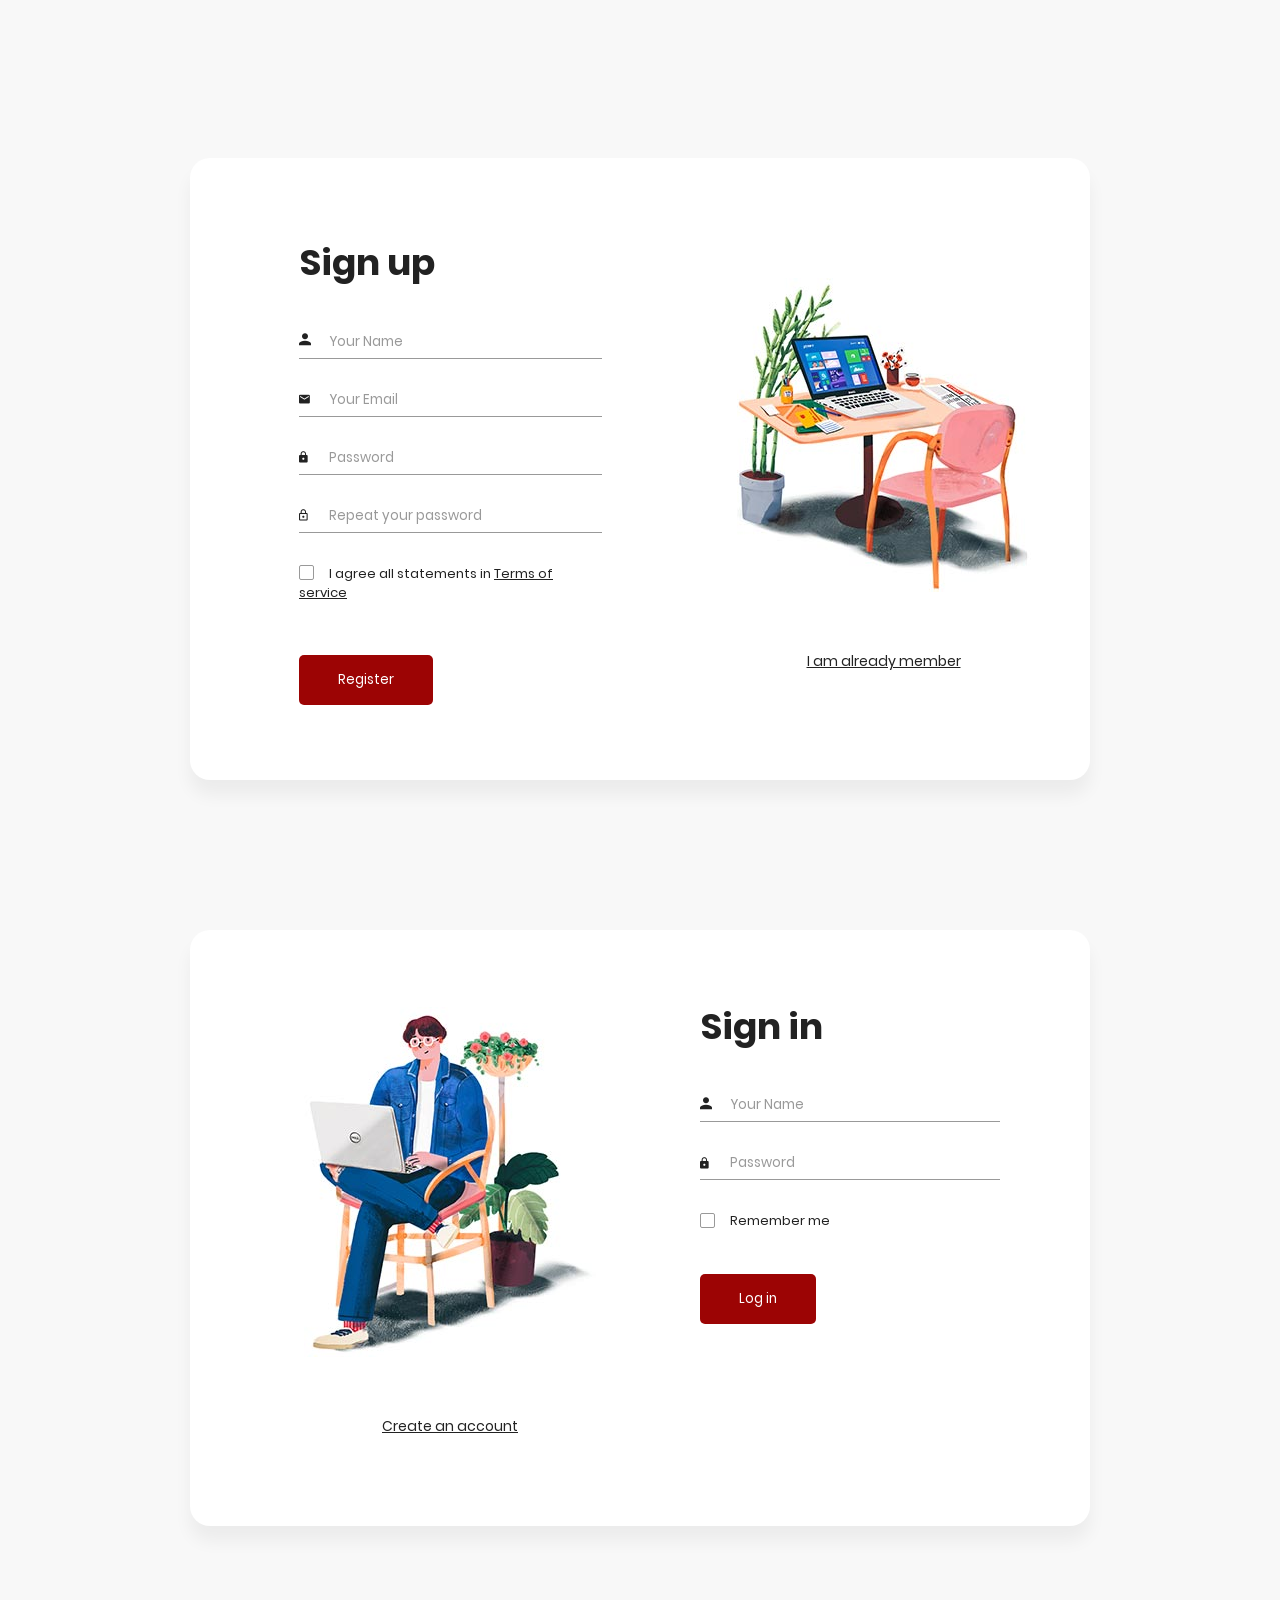
==== colorlib-regform-7/colorlib-regform-7/index.html @ 6a42be79 "new" ====
<!DOCTYPE html>
<html lang="en">
<head>
    <meta charset="UTF-8">
    <meta name="viewport" content="width=device-width, initial-scale=1.0">
    <meta http-equiv="X-UA-Compatible" content="ie=edge">
    <title>Sign Up Form by Kadoo</title>

    <!-- Font Icon -->
    <link rel="stylesheet" href="fonts/material-icon/css/material-design-iconic-font.min.css">

    <!-- Main css -->
    <link rel="stylesheet" href="css/style.css">
</head>
<body>

    <div class="main">

        <!-- Sign up form -->
        <section class="signup">
            <div class="container">
                <div class="signup-content">
                    <div class="signup-form">
                        <h2 class="form-title">Sign up</h2>
                        <form method="POST" class="register-form" id="register-form">
                            <div class="form-group">
                                <label for="name"><i class="zmdi zmdi-account material-icons-name"></i></label>
                                <input type="text" name="name" id="name" placeholder="Your Name"/>
                            </div>
                            <div class="form-group">
                                <label for="email"><i class="zmdi zmdi-email"></i></label>
                                <input type="email" name="email" id="email" placeholder="Your Email"/>
                            </div>
                            <div class="form-group">
                                <label for="pass"><i class="zmdi zmdi-lock"></i></label>
                                <input type="password" name="pass" id="pass" placeholder="Password"/>
                            </div>
                            <div class="form-group">
                                <label for="re-pass"><i class="zmdi zmdi-lock-outline"></i></label>
                                <input type="password" name="re_pass" id="re_pass" placeholder="Repeat your password"/>
                            </div>
                            <div class="form-group">
                                <input type="checkbox" name="agree-term" id="agree-term" class="agree-term" />
                                <label for="agree-term" class="label-agree-term"><span><span></span></span>I agree all statements in  <a href="#" class="term-service">Terms of service</a></label>
                            </div>
                            <div class="form-group form-button">
                                <input type="submit" name="signup" id="signup" class="form-submit" value="Register"/>
                            </div>
                        </form>
                    </div>
                    <div class="signup-image">
                        <figure><img src="images/signup-image.jpg" alt="sing up image"></figure>
                        <a href="#" class="signup-image-link">I am already member</a>
                    </div>
                </div>
            </div>
        </section>

        <!-- Sing in  Form -->
        <section class="sign-in">
            <div class="container">
                <div class="signin-content">
                    <div class="signin-image">
                        <figure><img src="images/signin-image.jpg" alt="sing up image"></figure>
                        <a href="#" class="signup-image-link">Create an account</a>
                    </div>

                    <div class="signin-form">
                        <h2 class="form-title">Sign in</h2>
                        <form method="POST" class="register-form" id="login-form">
                            <div class="form-group">
                                <label for="your_name"><i class="zmdi zmdi-account material-icons-name"></i></label>
                                <input type="text" name="your_name" id="your_name" placeholder="Your Name"/>
                            </div>
                            <div class="form-group">
                                <label for="your_pass"><i class="zmdi zmdi-lock"></i></label>
                                <input type="password" name="your_pass" id="your_pass" placeholder="Password"/>
                            </div>
                            <div class="form-group">
                                <input type="checkbox" name="remember-me" id="remember-me" class="agree-term" />
                                <label for="remember-me" class="label-agree-term"><span><span></span></span>Remember me</label>
                            </div>
                            <div class="form-group form-button">
                                <input type="submit" name="signin" id="signin" class="form-submit" value="Log in"/>
                            </div>
                        </form>
                        <!-- <div class="social-login">
                            <span class="social-label">Or login with</span>
                            <ul class="socials">
                                <li><a href="#"><i class="display-flex-center zmdi zmdi-facebook"></i></a></li>
                                <li><a href="#"><i class="display-flex-center zmdi zmdi-twitter"></i></a></li>
                                <li><a href="#"><i class="display-flex-center zmdi zmdi-google"></i></a></li>
                            </ul>
                        </div> -->
                    </div>
                </div>
            </div>
        </section>

    </div>

    <!-- JS -->
    <script src="vendor/jquery/jquery.min.js"></script>
    <script src="js/main.js"></script>
</body><!-- This templates was made by Kadoo (https://Kadoo.com) -->
</html>
---- colorlib-regform-7/colorlib-regform-7/fonts/material-icon/css/material-design-iconic-font.min.css ----
@font-face{font-family:Material-Design-Iconic-Font;src:url(../fonts/Material-Design-Iconic-Font.woff2?v=2.2.0) format('woff2'),url(../fonts/Material-Design-Iconic-Font.woff?v=2.2.0) format('woff'),url(../fonts/Material-Design-Iconic-Font.ttf?v=2.2.0) format('truetype')}.zmdi{display:inline-block;font:normal normal normal 14px/1 'Material-Design-Iconic-Font';font-size:inherit;text-rendering:auto;-webkit-font-smoothing:antialiased;-moz-osx-font-smoothing:grayscale}.zmdi-hc-lg{font-size:1.33333333em;line-height:.75em;vertical-align:-15%}.zmdi-hc-2x{font-size:2em}.zmdi-hc-3x{font-size:3em}.zmdi-hc-4x{font-size:4em}.zmdi-hc-5x{font-size:5em}.zmdi-hc-fw{width:1.28571429em;text-align:center}.zmdi-hc-ul{padding-left:0;margin-left:2.14285714em;list-style-type:none}.zmdi-hc-ul>li{position:relative}.zmdi-hc-li{position:absolute;left:-2.14285714em;width:2.14285714em;top:.14285714em;text-align:center}.zmdi-hc-li.zmdi-hc-lg{left:-1.85714286em}.zmdi-hc-border{padding:.1em .25em;border:solid .1em #9e9e9e;border-radius:2px}.zmdi-hc-border-circle{padding:.1em .25em;border:solid .1em #9e9e9e;border-radius:50%}.zmdi.pull-left{float:left;margin-right:.15em}.zmdi.pull-right{float:right;margin-left:.15em}.zmdi-hc-spin{-webkit-animation:zmdi-spin 1.5s infinite linear;animation:zmdi-spin 1.5s infinite linear}.zmdi-hc-spin-reverse{-webkit-animation:zmdi-spin-reverse 1.5s infinite linear;animation:zmdi-spin-reverse 1.5s infinite linear}@-webkit-keyframes zmdi-spin{0%{-webkit-transform:rotate(0deg);transform:rotate(0deg)}100%{-webkit-transform:rotate(359deg);transform:rotate(359deg)}}@keyframes zmdi-spin{0%{-webkit-transform:rotate(0deg);transform:rotate(0deg)}100%{-webkit-transform:rotate(359deg);transform:rotate(359deg)}}@-webkit-keyframes zmdi-spin-reverse{0%{-webkit-transform:rotate(0deg);transform:rotate(0deg)}100%{-webkit-transform:rotate(-359deg);transform:rotate(-359deg)}}@keyframes zmdi-spin-reverse{0%{-webkit-transform:rotate(0deg);transform:rotate(0deg)}100%{-webkit-transform:rotate(-359deg);transform:rotate(-359deg)}}.zmdi-hc-rotate-90{-webkit-transform:rotate(90deg);-ms-transform:rotate(90deg);transform:rotate(90deg)}.zmdi-hc-rotate-180{-webkit-transform:rotate(180deg);-ms-transform:rotate(180deg);transform:rotate(180deg)}.zmdi-hc-rotate-270{-webkit-transform:rotate(270deg);-ms-transform:rotate(270deg);transform:rotate(270deg)}.zmdi-hc-flip-horizontal{-webkit-transform:scale(-1,1);-ms-transform:scale(-1,1);transform:scale(-1,1)}.zmdi-hc-flip-vertical{-webkit-transform:scale(1,-1);-ms-transform:scale(1,-1);transform:scale(1,-1)}.zmdi-hc-stack{position:relative;display:inline-block;width:2em;height:2em;line-height:2em;vertical-align:middle}.zmdi-hc-stack-1x,.zmdi-hc-stack-2x{position:absolute;left:0;width:100%;text-align:center}.zmdi-hc-stack-1x{line-height:inherit}.zmdi-hc-stack-2x{font-size:2em}.zmdi-hc-inverse{color:#fff}.zmdi-3d-rotation:before{content:'\f101'}.zmdi-airplane-off:before{content:'\f102'}.zmdi-airplane:before{content:'\f103'}.zmdi-album:before{content:'\f104'}.zmdi-archive:before{content:'\f105'}.zmdi-assignment-account:before{content:'\f106'}.zmdi-assignment-alert:before{content:'\f107'}.zmdi-assignment-check:before{content:'\f108'}.zmdi-assignment-o:before{content:'\f109'}.zmdi-assignment-return:before{content:'\f10a'}.zmdi-assignment-returned:before{content:'\f10b'}.zmdi-assignment:before{content:'\f10c'}.zmdi-attachment-alt:before{content:'\f10d'}.zmdi-attachment:before{content:'\f10e'}.zmdi-audio:before{content:'\f10f'}.zmdi-badge-check:before{content:'\f110'}.zmdi-balance-wallet:before{content:'\f111'}.zmdi-balance:before{content:'\f112'}.zmdi-battery-alert:before{content:'\f113'}.zmdi-battery-flash:before{content:'\f114'}.zmdi-battery-unknown:before{content:'\f115'}.zmdi-battery:before{content:'\f116'}.zmdi-bike:before{content:'\f117'}.zmdi-block-alt:before{content:'\f118'}.zmdi-block:before{content:'\f119'}.zmdi-boat:before{content:'\f11a'}.zmdi-book-image:before{content:'\f11b'}.zmdi-book:before{content:'\f11c'}.zmdi-bookmark-outline:before{content:'\f11d'}.zmdi-bookmark:before{content:'\f11e'}.zmdi-brush:before{content:'\f11f'}.zmdi-bug:before{content:'\f120'}.zmdi-bus:before{content:'\f121'}.zmdi-cake:before{content:'\f122'}.zmdi-car-taxi:before{content:'\f123'}.zmdi-car-wash:before{content:'\f124'}.zmdi-car:before{content:'\f125'}.zmdi-card-giftcard:before{content:'\f126'}.zmdi-card-membership:before{content:'\f127'}.zmdi-card-travel:before{content:'\f128'}.zmdi-card:before{content:'\f129'}.zmdi-case-check:before{content:'\f12a'}.zmdi-case-download:before{content:'\f12b'}.zmdi-case-play:before{content:'\f12c'}.zmdi-case:before{content:'\f12d'}.zmdi-cast-connected:before{content:'\f12e'}.zmdi-cast:before{content:'\f12f'}.zmdi-chart-donut:before{content:'\f130'}.zmdi-chart:before{content:'\f131'}.zmdi-city-alt:before{content:'\f132'}.zmdi-city:before{content:'\f133'}.zmdi-close-circle-o:before{content:'\f134'}.zmdi-close-circle:before{content:'\f135'}.zmdi-close:before{content:'\f136'}.zmdi-cocktail:before{content:'\f137'}.zmdi-code-setting:before{content:'\f138'}.zmdi-code-smartphone:before{content:'\f139'}.zmdi-code:before{content:'\f13a'}.zmdi-coffee:before{content:'\f13b'}.zmdi-collection-bookmark:before{content:'\f13c'}.zmdi-collection-case-play:before{content:'\f13d'}.zmdi-collection-folder-image:before{content:'\f13e'}.zmdi-collection-image-o:before{content:'\f13f'}.zmdi-collection-image:before{content:'\f140'}.zmdi-collection-item-1:before{content:'\f141'}.zmdi-collection-item-2:before{content:'\f142'}.zmdi-collection-item-3:before{content:'\f143'}.zmdi-collection-item-4:before{content:'\f144'}.zmdi-collection-item-5:before{content:'\f145'}.zmdi-collection-item-6:before{content:'\f146'}.zmdi-collection-item-7:before{content:'\f147'}.zmdi-collection-item-8:before{content:'\f148'}.zmdi-collection-item-9-plus:before{content:'\f149'}.zmdi-collection-item-9:before{content:'\f14a'}.zmdi-collection-item:before{content:'\f14b'}.zmdi-collection-music:before{content:'\f14c'}.zmdi-collection-pdf:before{content:'\f14d'}.zmdi-collection-plus:before{content:'\f14e'}.zmdi-collection-speaker:before{content:'\f14f'}.zmdi-collection-text:before{content:'\f150'}.zmdi-collection-video:before{content:'\f151'}.zmdi-compass:before{content:'\f152'}.zmdi-cutlery:before{content:'\f153'}.zmdi-delete:before{content:'\f154'}.zmdi-dialpad:before{content:'\f155'}.zmdi-dns:before{content:'\f156'}.zmdi-drink:before{content:'\f157'}.zmdi-edit:before{content:'\f158'}.zmdi-email-open:before{content:'\f159'}.zmdi-email:before{content:'\f15a'}.zmdi-eye-off:before{content:'\f15b'}.zmdi-eye:before{content:'\f15c'}.zmdi-eyedropper:before{content:'\f15d'}.zmdi-favorite-outline:before{content:'\f15e'}.zmdi-favorite:before{content:'\f15f'}.zmdi-filter-list:before{content:'\f160'}.zmdi-fire:before{content:'\f161'}.zmdi-flag:before{content:'\f162'}.zmdi-flare:before{content:'\f163'}.zmdi-flash-auto:before{content:'\f164'}.zmdi-flash-off:before{content:'\f165'}.zmdi-flash:before{content:'\f166'}.zmdi-flip:before{content:'\f167'}.zmdi-flower-alt:before{content:'\f168'}.zmdi-flower:before{content:'\f169'}.zmdi-font:before{content:'\f16a'}.zmdi-fullscreen-alt:before{content:'\f16b'}.zmdi-fullscreen-exit:before{content:'\f16c'}.zmdi-fullscreen:before{content:'\f16d'}.zmdi-functions:before{content:'\f16e'}.zmdi-gas-station:before{content:'\f16f'}.zmdi-gesture:before{content:'\f170'}.zmdi-globe-alt:before{content:'\f171'}.zmdi-globe-lock:before{content:'\f172'}.zmdi-globe:before{content:'\f173'}.zmdi-graduation-cap:before{content:'\f174'}.zmdi-home:before{content:'\f175'}.zmdi-hospital-alt:before{content:'\f176'}.zmdi-hospital:before{content:'\f177'}.zmdi-hotel:before{content:'\f178'}.zmdi-hourglass-alt:before{content:'\f179'}.zmdi-hourglass-outline:before{content:'\f17a'}.zmdi-hourglass:before{content:'\f17b'}.zmdi-http:before{content:'\f17c'}.zmdi-image-alt:before{content:'\f17d'}.zmdi-image-o:before{content:'\f17e'}.zmdi-image:before{content:'\f17f'}.zmdi-inbox:before{content:'\f180'}.zmdi-invert-colors-off:before{content:'\f181'}.zmdi-invert-colors:before{content:'\f182'}.zmdi-key:before{content:'\f183'}.zmdi-label-alt-outline:before{content:'\f184'}.zmdi-label-alt:before{content:'\f185'}.zmdi-label-heart:before{content:'\f186'}.zmdi-label:before{content:'\f187'}.zmdi-labels:before{content:'\f188'}.zmdi-lamp:before{content:'\f189'}.zmdi-landscape:before{content:'\f18a'}.zmdi-layers-off:before{content:'\f18b'}.zmdi-layers:before{content:'\f18c'}.zmdi-library:before{content:'\f18d'}.zmdi-link:before{content:'\f18e'}.zmdi-lock-open:before{content:'\f18f'}.zmdi-lock-outline:before{content:'\f190'}.zmdi-lock:before{content:'\f191'}.zmdi-mail-reply-all:before{content:'\f192'}.zmdi-mail-reply:before{content:'\f193'}.zmdi-mail-send:before{content:'\f194'}.zmdi-mall:before{content:'\f195'}.zmdi-map:before{content:'\f196'}.zmdi-menu:before{content:'\f197'}.zmdi-money-box:before{content:'\f198'}.zmdi-money-off:before{content:'\f199'}.zmdi-money:before{content:'\f19a'}.zmdi-more-vert:before{content:'\f19b'}.zmdi-more:before{content:'\f19c'}.zmdi-movie-alt:before{content:'\f19d'}.zmdi-movie:before{content:'\f19e'}.zmdi-nature-people:before{content:'\f19f'}.zmdi-nature:before{content:'\f1a0'}.zmdi-navigation:before{content:'\f1a1'}.zmdi-open-in-browser:before{content:'\f1a2'}.zmdi-open-in-new:before{content:'\f1a3'}.zmdi-palette:before{content:'\f1a4'}.zmdi-parking:before{content:'\f1a5'}.zmdi-pin-account:before{content:'\f1a6'}.zmdi-pin-assistant:before{content:'\f1a7'}.zmdi-pin-drop:before{content:'\f1a8'}.zmdi-pin-help:before{content:'\f1a9'}.zmdi-pin-off:before{content:'\f1aa'}.zmdi-pin:before{content:'\f1ab'}.zmdi-pizza:before{content:'\f1ac'}.zmdi-plaster:before{content:'\f1ad'}.zmdi-power-setting:before{content:'\f1ae'}.zmdi-power:before{content:'\f1af'}.zmdi-print:before{content:'\f1b0'}.zmdi-puzzle-piece:before{content:'\f1b1'}.zmdi-quote:before{content:'\f1b2'}.zmdi-railway:before{content:'\f1b3'}.zmdi-receipt:before{content:'\f1b4'}.zmdi-refresh-alt:before{content:'\f1b5'}.zmdi-refresh-sync-alert:before{content:'\f1b6'}.zmdi-refresh-sync-off:before{content:'\f1b7'}.zmdi-refresh-sync:before{content:'\f1b8'}.zmdi-refresh:before{content:'\f1b9'}.zmdi-roller:before{content:'\f1ba'}.zmdi-ruler:before{content:'\f1bb'}.zmdi-scissors:before{content:'\f1bc'}.zmdi-screen-rotation-lock:before{content:'\f1bd'}.zmdi-screen-rotation:before{content:'\f1be'}.zmdi-search-for:before{content:'\f1bf'}.zmdi-search-in-file:before{content:'\f1c0'}.zmdi-search-in-page:before{content:'\f1c1'}.zmdi-search-replace:before{content:'\f1c2'}.zmdi-search:before{content:'\f1c3'}.zmdi-seat:before{content:'\f1c4'}.zmdi-settings-square:before{content:'\f1c5'}.zmdi-settings:before{content:'\f1c6'}.zmdi-shield-check:before{content:'\f1c7'}.zmdi-shield-security:before{content:'\f1c8'}.zmdi-shopping-basket:before{content:'\f1c9'}.zmdi-shopping-cart-plus:before{content:'\f1ca'}.zmdi-shopping-cart:before{content:'\f1cb'}.zmdi-sign-in:before{content:'\f1cc'}.zmdi-sort-amount-asc:before{content:'\f1cd'}.zmdi-sort-amount-desc:before{content:'\f1ce'}.zmdi-sort-asc:before{content:'\f1cf'}.zmdi-sort-desc:before{content:'\f1d0'}.zmdi-spellcheck:before{content:'\f1d1'}.zmdi-storage:before{content:'\f1d2'}.zmdi-store-24:before{content:'\f1d3'}.zmdi-store:before{content:'\f1d4'}.zmdi-subway:before{content:'\f1d5'}.zmdi-sun:before{content:'\f1d6'}.zmdi-tab-unselected:before{content:'\f1d7'}.zmdi-tab:before{content:'\f1d8'}.zmdi-tag-close:before{content:'\f1d9'}.zmdi-tag-more:before{content:'\f1da'}.zmdi-tag:before{content:'\f1db'}.zmdi-thumb-down:before{content:'\f1dc'}.zmdi-thumb-up-down:before{content:'\f1dd'}.zmdi-thumb-up:before{content:'\f1de'}.zmdi-ticket-star:before{content:'\f1df'}.zmdi-toll:before{content:'\f1e0'}.zmdi-toys:before{content:'\f1e1'}.zmdi-traffic:before{content:'\f1e2'}.zmdi-translate:before{content:'\f1e3'}.zmdi-triangle-down:before{content:'\f1e4'}.zmdi-triangle-up:before{content:'\f1e5'}.zmdi-truck:before{content:'\f1e6'}.zmdi-turning-sign:before{content:'\f1e7'}.zmdi-wallpaper:before{content:'\f1e8'}.zmdi-washing-machine:before{content:'\f1e9'}.zmdi-window-maximize:before{content:'\f1ea'}.zmdi-window-minimize:before{content:'\f1eb'}.zmdi-window-restore:before{content:'\f1ec'}.zmdi-wrench:before{content:'\f1ed'}.zmdi-zoom-in:before{content:'\f1ee'}.zmdi-zoom-out:before{content:'\f1ef'}.zmdi-alert-circle-o:before{content:'\f1f0'}.zmdi-alert-circle:before{content:'\f1f1'}.zmdi-alert-octagon:before{content:'\f1f2'}.zmdi-alert-polygon:before{content:'\f1f3'}.zmdi-alert-triangle:before{content:'\f1f4'}.zmdi-help-outline:before{content:'\f1f5'}.zmdi-help:before{content:'\f1f6'}.zmdi-info-outline:before{content:'\f1f7'}.zmdi-info:before{content:'\f1f8'}.zmdi-notifications-active:before{content:'\f1f9'}.zmdi-notifications-add:before{content:'\f1fa'}.zmdi-notifications-none:before{content:'\f1fb'}.zmdi-notifications-off:before{content:'\f1fc'}.zmdi-notifications-paused:before{content:'\f1fd'}.zmdi-notifications:before{content:'\f1fe'}.zmdi-account-add:before{content:'\f1ff'}.zmdi-account-box-mail:before{content:'\f200'}.zmdi-account-box-o:before{content:'\f201'}.zmdi-account-box-phone:before{content:'\f202'}.zmdi-account-box:before{content:'\f203'}.zmdi-account-calendar:before{content:'\f204'}.zmdi-account-circle:before{content:'\f205'}.zmdi-account-o:before{content:'\f206'}.zmdi-account:before{content:'\f207'}.zmdi-accounts-add:before{content:'\f208'}.zmdi-accounts-alt:before{content:'\f209'}.zmdi-accounts-list-alt:before{content:'\f20a'}.zmdi-accounts-list:before{content:'\f20b'}.zmdi-accounts-outline:before{content:'\f20c'}.zmdi-accounts:before{content:'\f20d'}.zmdi-face:before{content:'\f20e'}.zmdi-female:before{content:'\f20f'}.zmdi-male-alt:before{content:'\f210'}.zmdi-male-female:before{content:'\f211'}.zmdi-male:before{content:'\f212'}.zmdi-mood-bad:before{content:'\f213'}.zmdi-mood:before{content:'\f214'}.zmdi-run:before{content:'\f215'}.zmdi-walk:before{content:'\f216'}.zmdi-cloud-box:before{content:'\f217'}.zmdi-cloud-circle:before{content:'\f218'}.zmdi-cloud-done:before{content:'\f219'}.zmdi-cloud-download:before{content:'\f21a'}.zmdi-cloud-off:before{content:'\f21b'}.zmdi-cloud-outline-alt:before{content:'\f21c'}.zmdi-cloud-outline:before{content:'\f21d'}.zmdi-cloud-upload:before{content:'\f21e'}.zmdi-cloud:before{content:'\f21f'}.zmdi-download:before{content:'\f220'}.zmdi-file-plus:before{content:'\f221'}.zmdi-file-text:before{content:'\f222'}.zmdi-file:before{content:'\f223'}.zmdi-folder-outline:before{content:'\f224'}.zmdi-folder-person:before{content:'\f225'}.zmdi-folder-star-alt:before{content:'\f226'}.zmdi-folder-star:before{content:'\f227'}.zmdi-folder:before{content:'\f228'}.zmdi-gif:before{content:'\f229'}.zmdi-upload:before{content:'\f22a'}.zmdi-border-all:before{content:'\f22b'}.zmdi-border-bottom:before{content:'\f22c'}.zmdi-border-clear:before{content:'\f22d'}.zmdi-border-color:before{content:'\f22e'}.zmdi-border-horizontal:before{content:'\f22f'}.zmdi-border-inner:before{content:'\f230'}.zmdi-border-left:before{content:'\f231'}.zmdi-border-outer:before{content:'\f232'}.zmdi-border-right:before{content:'\f233'}.zmdi-border-style:before{content:'\f234'}.zmdi-border-top:before{content:'\f235'}.zmdi-border-vertical:before{content:'\f236'}.zmdi-copy:before{content:'\f237'}.zmdi-crop:before{content:'\f238'}.zmdi-format-align-center:before{content:'\f239'}.zmdi-format-align-justify:before{content:'\f23a'}.zmdi-format-align-left:before{content:'\f23b'}.zmdi-format-align-right:before{content:'\f23c'}.zmdi-format-bold:before{content:'\f23d'}.zmdi-format-clear-all:before{content:'\f23e'}.zmdi-format-clear:before{content:'\f23f'}.zmdi-format-color-fill:before{content:'\f240'}.zmdi-format-color-reset:before{content:'\f241'}.zmdi-format-color-text:before{content:'\f242'}.zmdi-format-indent-decrease:before{content:'\f243'}.zmdi-format-indent-increase:before{content:'\f244'}.zmdi-format-italic:before{content:'\f245'}.zmdi-format-line-spacing:before{content:'\f246'}.zmdi-format-list-bulleted:before{content:'\f247'}.zmdi-format-list-numbered:before{content:'\f248'}.zmdi-format-ltr:before{content:'\f249'}.zmdi-format-rtl:before{content:'\f24a'}.zmdi-format-size:before{content:'\f24b'}.zmdi-format-strikethrough-s:before{content:'\f24c'}.zmdi-format-strikethrough:before{content:'\f24d'}.zmdi-format-subject:before{content:'\f24e'}.zmdi-format-underlined:before{content:'\f24f'}.zmdi-format-valign-bottom:before{content:'\f250'}.zmdi-format-valign-center:before{content:'\f251'}.zmdi-format-valign-top:before{content:'\f252'}.zmdi-redo:before{content:'\f253'}.zmdi-select-all:before{content:'\f254'}.zmdi-space-bar:before{content:'\f255'}.zmdi-text-format:before{content:'\f256'}.zmdi-transform:before{content:'\f257'}.zmdi-undo:before{content:'\f258'}.zmdi-wrap-text:before{content:'\f259'}.zmdi-comment-alert:before{content:'\f25a'}.zmdi-comment-alt-text:before{content:'\f25b'}.zmdi-comment-alt:before{content:'\f25c'}.zmdi-comment-edit:before{content:'\f25d'}.zmdi-comment-image:before{content:'\f25e'}.zmdi-comment-list:before{content:'\f25f'}.zmdi-comment-more:before{content:'\f260'}.zmdi-comment-outline:before{content:'\f261'}.zmdi-comment-text-alt:before{content:'\f262'}.zmdi-comment-text:before{content:'\f263'}.zmdi-comment-video:before{content:'\f264'}.zmdi-comment:before{content:'\f265'}.zmdi-comments:before{content:'\f266'}.zmdi-check-all:before{content:'\f267'}.zmdi-check-circle-u:before{content:'\f268'}.zmdi-check-circle:before{content:'\f269'}.zmdi-check-square:before{content:'\f26a'}.zmdi-check:before{content:'\f26b'}.zmdi-circle-o:before{content:'\f26c'}.zmdi-circle:before{content:'\f26d'}.zmdi-dot-circle-alt:before{content:'\f26e'}.zmdi-dot-circle:before{content:'\f26f'}.zmdi-minus-circle-outline:before{content:'\f270'}.zmdi-minus-circle:before{content:'\f271'}.zmdi-minus-square:before{content:'\f272'}.zmdi-minus:before{content:'\f273'}.zmdi-plus-circle-o-duplicate:before{content:'\f274'}.zmdi-plus-circle-o:before{content:'\f275'}.zmdi-plus-circle:before{content:'\f276'}.zmdi-plus-square:before{content:'\f277'}.zmdi-plus:before{content:'\f278'}.zmdi-square-o:before{content:'\f279'}.zmdi-star-circle:before{content:'\f27a'}.zmdi-star-half:before{content:'\f27b'}.zmdi-star-outline:before{content:'\f27c'}.zmdi-star:before{content:'\f27d'}.zmdi-bluetooth-connected:before{content:'\f27e'}.zmdi-bluetooth-off:before{content:'\f27f'}.zmdi-bluetooth-search:before{content:'\f280'}.zmdi-bluetooth-setting:before{content:'\f281'}.zmdi-bluetooth:before{content:'\f282'}.zmdi-camera-add:before{content:'\f283'}.zmdi-camera-alt:before{content:'\f284'}.zmdi-camera-bw:before{content:'\f285'}.zmdi-camera-front:before{content:'\f286'}.zmdi-camera-mic:before{content:'\f287'}.zmdi-camera-party-mode:before{content:'\f288'}.zmdi-camera-rear:before{content:'\f289'}.zmdi-camera-roll:before{content:'\f28a'}.zmdi-camera-switch:before{content:'\f28b'}.zmdi-camera:before{content:'\f28c'}.zmdi-card-alert:before{content:'\f28d'}.zmdi-card-off:before{content:'\f28e'}.zmdi-card-sd:before{content:'\f28f'}.zmdi-card-sim:before{content:'\f290'}.zmdi-desktop-mac:before{content:'\f291'}.zmdi-desktop-windows:before{content:'\f292'}.zmdi-device-hub:before{content:'\f293'}.zmdi-devices-off:before{content:'\f294'}.zmdi-devices:before{content:'\f295'}.zmdi-dock:before{content:'\f296'}.zmdi-floppy:before{content:'\f297'}.zmdi-gamepad:before{content:'\f298'}.zmdi-gps-dot:before{content:'\f299'}.zmdi-gps-off:before{content:'\f29a'}.zmdi-gps:before{content:'\f29b'}.zmdi-headset-mic:before{content:'\f29c'}.zmdi-headset:before{content:'\f29d'}.zmdi-input-antenna:before{content:'\f29e'}.zmdi-input-composite:before{content:'\f29f'}.zmdi-input-hdmi:before{content:'\f2a0'}.zmdi-input-power:before{content:'\f2a1'}.zmdi-input-svideo:before{content:'\f2a2'}.zmdi-keyboard-hide:before{content:'\f2a3'}.zmdi-keyboard:before{content:'\f2a4'}.zmdi-laptop-chromebook:before{content:'\f2a5'}.zmdi-laptop-mac:before{content:'\f2a6'}.zmdi-laptop:before{content:'\f2a7'}.zmdi-mic-off:before{content:'\f2a8'}.zmdi-mic-outline:before{content:'\f2a9'}.zmdi-mic-setting:before{content:'\f2aa'}.zmdi-mic:before{content:'\f2ab'}.zmdi-mouse:before{content:'\f2ac'}.zmdi-network-alert:before{content:'\f2ad'}.zmdi-network-locked:before{content:'\f2ae'}.zmdi-network-off:before{content:'\f2af'}.zmdi-network-outline:before{content:'\f2b0'}.zmdi-network-setting:before{content:'\f2b1'}.zmdi-network:before{content:'\f2b2'}.zmdi-phone-bluetooth:before{content:'\f2b3'}.zmdi-phone-end:before{content:'\f2b4'}.zmdi-phone-forwarded:before{content:'\f2b5'}.zmdi-phone-in-talk:before{content:'\f2b6'}.zmdi-phone-locked:before{content:'\f2b7'}.zmdi-phone-missed:before{content:'\f2b8'}.zmdi-phone-msg:before{content:'\f2b9'}.zmdi-phone-paused:before{content:'\f2ba'}.zmdi-phone-ring:before{content:'\f2bb'}.zmdi-phone-setting:before{content:'\f2bc'}.zmdi-phone-sip:before{content:'\f2bd'}.zmdi-phone:before{content:'\f2be'}.zmdi-portable-wifi-changes:before{content:'\f2bf'}.zmdi-portable-wifi-off:before{content:'\f2c0'}.zmdi-portable-wifi:before{content:'\f2c1'}.zmdi-radio:before{content:'\f2c2'}.zmdi-reader:before{content:'\f2c3'}.zmdi-remote-control-alt:before{content:'\f2c4'}.zmdi-remote-control:before{content:'\f2c5'}.zmdi-router:before{content:'\f2c6'}.zmdi-scanner:before{content:'\f2c7'}.zmdi-smartphone-android:before{content:'\f2c8'}.zmdi-smartphone-download:before{content:'\f2c9'}.zmdi-smartphone-erase:before{content:'\f2ca'}.zmdi-smartphone-info:before{content:'\f2cb'}.zmdi-smartphone-iphone:before{content:'\f2cc'}.zmdi-smartphone-landscape-lock:before{content:'\f2cd'}.zmdi-smartphone-landscape:before{content:'\f2ce'}.zmdi-smartphone-lock:before{content:'\f2cf'}.zmdi-smartphone-portrait-lock:before{content:'\f2d0'}.zmdi-smartphone-ring:before{content:'\f2d1'}.zmdi-smartphone-setting:before{content:'\f2d2'}.zmdi-smartphone-setup:before{content:'\f2d3'}.zmdi-smartphone:before{content:'\f2d4'}.zmdi-speaker:before{content:'\f2d5'}.zmdi-tablet-android:before{content:'\f2d6'}.zmdi-tablet-mac:before{content:'\f2d7'}.zmdi-tablet:before{content:'\f2d8'}.zmdi-tv-alt-play:before{content:'\f2d9'}.zmdi-tv-list:before{content:'\f2da'}.zmdi-tv-play:before{content:'\f2db'}.zmdi-tv:before{content:'\f2dc'}.zmdi-usb:before{content:'\f2dd'}.zmdi-videocam-off:before{content:'\f2de'}.zmdi-videocam-switch:before{content:'\f2df'}.zmdi-videocam:before{content:'\f2e0'}.zmdi-watch:before{content:'\f2e1'}.zmdi-wifi-alt-2:before{content:'\f2e2'}.zmdi-wifi-alt:before{content:'\f2e3'}.zmdi-wifi-info:before{content:'\f2e4'}.zmdi-wifi-lock:before{content:'\f2e5'}.zmdi-wifi-off:before{content:'\f2e6'}.zmdi-wifi-outline:before{content:'\f2e7'}.zmdi-wifi:before{content:'\f2e8'}.zmdi-arrow-left-bottom:before{content:'\f2e9'}.zmdi-arrow-left:before{content:'\f2ea'}.zmdi-arrow-merge:before{content:'\f2eb'}.zmdi-arrow-missed:before{content:'\f2ec'}.zmdi-arrow-right-top:before{content:'\f2ed'}.zmdi-arrow-right:before{content:'\f2ee'}.zmdi-arrow-split:before{content:'\f2ef'}.zmdi-arrows:before{content:'\f2f0'}.zmdi-caret-down-circle:before{content:'\f2f1'}.zmdi-caret-down:before{content:'\f2f2'}.zmdi-caret-left-circle:before{content:'\f2f3'}.zmdi-caret-left:before{content:'\f2f4'}.zmdi-caret-right-circle:before{content:'\f2f5'}.zmdi-caret-right:before{content:'\f2f6'}.zmdi-caret-up-circle:before{content:'\f2f7'}.zmdi-caret-up:before{content:'\f2f8'}.zmdi-chevron-down:before{content:'\f2f9'}.zmdi-chevron-left:before{content:'\f2fa'}.zmdi-chevron-right:before{content:'\f2fb'}.zmdi-chevron-up:before{content:'\f2fc'}.zmdi-forward:before{content:'\f2fd'}.zmdi-long-arrow-down:before{content:'\f2fe'}.zmdi-long-arrow-left:before{content:'\f2ff'}.zmdi-long-arrow-return:before{content:'\f300'}.zmdi-long-arrow-right:before{content:'\f301'}.zmdi-long-arrow-tab:before{content:'\f302'}.zmdi-long-arrow-up:before{content:'\f303'}.zmdi-rotate-ccw:before{content:'\f304'}.zmdi-rotate-cw:before{content:'\f305'}.zmdi-rotate-left:before{content:'\f306'}.zmdi-rotate-right:before{content:'\f307'}.zmdi-square-down:before{content:'\f308'}.zmdi-square-right:before{content:'\f309'}.zmdi-swap-alt:before{content:'\f30a'}.zmdi-swap-vertical-circle:before{content:'\f30b'}.zmdi-swap-vertical:before{content:'\f30c'}.zmdi-swap:before{content:'\f30d'}.zmdi-trending-down:before{content:'\f30e'}.zmdi-trending-flat:before{content:'\f30f'}.zmdi-trending-up:before{content:'\f310'}.zmdi-unfold-less:before{content:'\f311'}.zmdi-unfold-more:before{content:'\f312'}.zmdi-apps:before{content:'\f313'}.zmdi-grid-off:before{content:'\f314'}.zmdi-grid:before{content:'\f315'}.zmdi-view-agenda:before{content:'\f316'}.zmdi-view-array:before{content:'\f317'}.zmdi-view-carousel:before{content:'\f318'}.zmdi-view-column:before{content:'\f319'}.zmdi-view-comfy:before{content:'\f31a'}.zmdi-view-compact:before{content:'\f31b'}.zmdi-view-dashboard:before{content:'\f31c'}.zmdi-view-day:before{content:'\f31d'}.zmdi-view-headline:before{content:'\f31e'}.zmdi-view-list-alt:before{content:'\f31f'}.zmdi-view-list:before{content:'\f320'}.zmdi-view-module:before{content:'\f321'}.zmdi-view-quilt:before{content:'\f322'}.zmdi-view-stream:before{content:'\f323'}.zmdi-view-subtitles:before{content:'\f324'}.zmdi-view-toc:before{content:'\f325'}.zmdi-view-web:before{content:'\f326'}.zmdi-view-week:before{content:'\f327'}.zmdi-widgets:before{content:'\f328'}.zmdi-alarm-check:before{content:'\f329'}.zmdi-alarm-off:before{content:'\f32a'}.zmdi-alarm-plus:before{content:'\f32b'}.zmdi-alarm-snooze:before{content:'\f32c'}.zmdi-alarm:before{content:'\f32d'}.zmdi-calendar-alt:before{content:'\f32e'}.zmdi-calendar-check:before{content:'\f32f'}.zmdi-calendar-close:before{content:'\f330'}.zmdi-calendar-note:before{content:'\f331'}.zmdi-calendar:before{content:'\f332'}.zmdi-time-countdown:before{content:'\f333'}.zmdi-time-interval:before{content:'\f334'}.zmdi-time-restore-setting:before{content:'\f335'}.zmdi-time-restore:before{content:'\f336'}.zmdi-time:before{content:'\f337'}.zmdi-timer-off:before{content:'\f338'}.zmdi-timer:before{content:'\f339'}.zmdi-android-alt:before{content:'\f33a'}.zmdi-android:before{content:'\f33b'}.zmdi-apple:before{content:'\f33c'}.zmdi-behance:before{content:'\f33d'}.zmdi-codepen:before{content:'\f33e'}.zmdi-dribbble:before{content:'\f33f'}.zmdi-dropbox:before{content:'\f340'}.zmdi-evernote:before{content:'\f341'}.zmdi-facebook-box:before{content:'\f342'}.zmdi-facebook:before{content:'\f343'}.zmdi-github-box:before{content:'\f344'}.zmdi-github:before{content:'\f345'}.zmdi-google-drive:before{content:'\f346'}.zmdi-google-earth:before{content:'\f347'}.zmdi-google-glass:before{content:'\f348'}.zmdi-google-maps:before{content:'\f349'}.zmdi-google-pages:before{content:'\f34a'}.zmdi-google-play:before{content:'\f34b'}.zmdi-google-plus-box:before{content:'\f34c'}.zmdi-google-plus:before{content:'\f34d'}.zmdi-google:before{content:'\f34e'}.zmdi-instagram:before{content:'\f34f'}.zmdi-language-css3:before{content:'\f350'}.zmdi-language-html5:before{content:'\f351'}.zmdi-language-javascript:before{content:'\f352'}.zmdi-language-python-alt:before{content:'\f353'}.zmdi-language-python:before{content:'\f354'}.zmdi-lastfm:before{content:'\f355'}.zmdi-linkedin-box:before{content:'\f356'}.zmdi-paypal:before{content:'\f357'}.zmdi-pinterest-box:before{content:'\f358'}.zmdi-pocket:before{content:'\f359'}.zmdi-polymer:before{content:'\f35a'}.zmdi-share:before{content:'\f35b'}.zmdi-stackoverflow:before{content:'\f35c'}.zmdi-steam-square:before{content:'\f35d'}.zmdi-steam:before{content:'\f35e'}.zmdi-twitter-box:before{content:'\f35f'}.zmdi-twitter:before{content:'\f360'}.zmdi-vk:before{content:'\f361'}.zmdi-wikipedia:before{content:'\f362'}.zmdi-windows:before{content:'\f363'}.zmdi-aspect-ratio-alt:before{content:'\f364'}.zmdi-aspect-ratio:before{content:'\f365'}.zmdi-blur-circular:before{content:'\f366'}.zmdi-blur-linear:before{content:'\f367'}.zmdi-blur-off:before{content:'\f368'}.zmdi-blur:before{content:'\f369'}.zmdi-brightness-2:before{content:'\f36a'}.zmdi-brightness-3:before{content:'\f36b'}.zmdi-brightness-4:before{content:'\f36c'}.zmdi-brightness-5:before{content:'\f36d'}.zmdi-brightness-6:before{content:'\f36e'}.zmdi-brightness-7:before{content:'\f36f'}.zmdi-brightness-auto:before{content:'\f370'}.zmdi-brightness-setting:before{content:'\f371'}.zmdi-broken-image:before{content:'\f372'}.zmdi-center-focus-strong:before{content:'\f373'}.zmdi-center-focus-weak:before{content:'\f374'}.zmdi-compare:before{content:'\f375'}.zmdi-crop-16-9:before{content:'\f376'}.zmdi-crop-3-2:before{content:'\f377'}.zmdi-crop-5-4:before{content:'\f378'}.zmdi-crop-7-5:before{content:'\f379'}.zmdi-crop-din:before{content:'\f37a'}.zmdi-crop-free:before{content:'\f37b'}.zmdi-crop-landscape:before{content:'\f37c'}.zmdi-crop-portrait:before{content:'\f37d'}.zmdi-crop-square:before{content:'\f37e'}.zmdi-exposure-alt:before{content:'\f37f'}.zmdi-exposure:before{content:'\f380'}.zmdi-filter-b-and-w:before{content:'\f381'}.zmdi-filter-center-focus:before{content:'\f382'}.zmdi-filter-frames:before{content:'\f383'}.zmdi-filter-tilt-shift:before{content:'\f384'}.zmdi-gradient:before{content:'\f385'}.zmdi-grain:before{content:'\f386'}.zmdi-graphic-eq:before{content:'\f387'}.zmdi-hdr-off:before{content:'\f388'}.zmdi-hdr-strong:before{content:'\f389'}.zmdi-hdr-weak:before{content:'\f38a'}.zmdi-hdr:before{content:'\f38b'}.zmdi-iridescent:before{content:'\f38c'}.zmdi-leak-off:before{content:'\f38d'}.zmdi-leak:before{content:'\f38e'}.zmdi-looks:before{content:'\f38f'}.zmdi-loupe:before{content:'\f390'}.zmdi-panorama-horizontal:before{content:'\f391'}.zmdi-panorama-vertical:before{content:'\f392'}.zmdi-panorama-wide-angle:before{content:'\f393'}.zmdi-photo-size-select-large:before{content:'\f394'}.zmdi-photo-size-select-small:before{content:'\f395'}.zmdi-picture-in-picture:before{content:'\f396'}.zmdi-slideshow:before{content:'\f397'}.zmdi-texture:before{content:'\f398'}.zmdi-tonality:before{content:'\f399'}.zmdi-vignette:before{content:'\f39a'}.zmdi-wb-auto:before{content:'\f39b'}.zmdi-eject-alt:before{content:'\f39c'}.zmdi-eject:before{content:'\f39d'}.zmdi-equalizer:before{content:'\f39e'}.zmdi-fast-forward:before{content:'\f39f'}.zmdi-fast-rewind:before{content:'\f3a0'}.zmdi-forward-10:before{content:'\f3a1'}.zmdi-forward-30:before{content:'\f3a2'}.zmdi-forward-5:before{content:'\f3a3'}.zmdi-hearing:before{content:'\f3a4'}.zmdi-pause-circle-outline:before{content:'\f3a5'}.zmdi-pause-circle:before{content:'\f3a6'}.zmdi-pause:before{content:'\f3a7'}.zmdi-play-circle-outline:before{content:'\f3a8'}.zmdi-play-circle:before{content:'\f3a9'}.zmdi-play:before{content:'\f3aa'}.zmdi-playlist-audio:before{content:'\f3ab'}.zmdi-playlist-plus:before{content:'\f3ac'}.zmdi-repeat-one:before{content:'\f3ad'}.zmdi-repeat:before{content:'\f3ae'}.zmdi-replay-10:before{content:'\f3af'}.zmdi-replay-30:before{content:'\f3b0'}.zmdi-replay-5:before{content:'\f3b1'}.zmdi-replay:before{content:'\f3b2'}.zmdi-shuffle:before{content:'\f3b3'}.zmdi-skip-next:before{content:'\f3b4'}.zmdi-skip-previous:before{content:'\f3b5'}.zmdi-stop:before{content:'\f3b6'}.zmdi-surround-sound:before{content:'\f3b7'}.zmdi-tune:before{content:'\f3b8'}.zmdi-volume-down:before{content:'\f3b9'}.zmdi-volume-mute:before{content:'\f3ba'}.zmdi-volume-off:before{content:'\f3bb'}.zmdi-volume-up:before{content:'\f3bc'}.zmdi-n-1-square:before{content:'\f3bd'}.zmdi-n-2-square:before{content:'\f3be'}.zmdi-n-3-square:before{content:'\f3bf'}.zmdi-n-4-square:before{content:'\f3c0'}.zmdi-n-5-square:before{content:'\f3c1'}.zmdi-n-6-square:before{content:'\f3c2'}.zmdi-neg-1:before{content:'\f3c3'}.zmdi-neg-2:before{content:'\f3c4'}.zmdi-plus-1:before{content:'\f3c5'}.zmdi-plus-2:before{content:'\f3c6'}.zmdi-sec-10:before{content:'\f3c7'}.zmdi-sec-3:before{content:'\f3c8'}.zmdi-zero:before{content:'\f3c9'}.zmdi-airline-seat-flat-angled:before{content:'\f3ca'}.zmdi-airline-seat-flat:before{content:'\f3cb'}.zmdi-airline-seat-individual-suite:before{content:'\f3cc'}.zmdi-airline-seat-legroom-extra:before{content:'\f3cd'}.zmdi-airline-seat-legroom-normal:before{content:'\f3ce'}.zmdi-airline-seat-legroom-reduced:before{content:'\f3cf'}.zmdi-airline-seat-recline-extra:before{content:'\f3d0'}.zmdi-airline-seat-recline-normal:before{content:'\f3d1'}.zmdi-airplay:before{content:'\f3d2'}.zmdi-closed-caption:before{content:'\f3d3'}.zmdi-confirmation-number:before{content:'\f3d4'}.zmdi-developer-board:before{content:'\f3d5'}.zmdi-disc-full:before{content:'\f3d6'}.zmdi-explicit:before{content:'\f3d7'}.zmdi-flight-land:before{content:'\f3d8'}.zmdi-flight-takeoff:before{content:'\f3d9'}.zmdi-flip-to-back:before{content:'\f3da'}.zmdi-flip-to-front:before{content:'\f3db'}.zmdi-group-work:before{content:'\f3dc'}.zmdi-hd:before{content:'\f3dd'}.zmdi-hq:before{content:'\f3de'}.zmdi-markunread-mailbox:before{content:'\f3df'}.zmdi-memory:before{content:'\f3e0'}.zmdi-nfc:before{content:'\f3e1'}.zmdi-play-for-work:before{content:'\f3e2'}.zmdi-power-input:before{content:'\f3e3'}.zmdi-present-to-all:before{content:'\f3e4'}.zmdi-satellite:before{content:'\f3e5'}.zmdi-tap-and-play:before{content:'\f3e6'}.zmdi-vibration:before{content:'\f3e7'}.zmdi-voicemail:before{content:'\f3e8'}.zmdi-group:before{content:'\f3e9'}.zmdi-rss:before{content:'\f3ea'}.zmdi-shape:before{content:'\f3eb'}.zmdi-spinner:before{content:'\f3ec'}.zmdi-ungroup:before{content:'\f3ed'}.zmdi-500px:before{content:'\f3ee'}.zmdi-8tracks:before{content:'\f3ef'}.zmdi-amazon:before{content:'\f3f0'}.zmdi-blogger:before{content:'\f3f1'}.zmdi-delicious:before{content:'\f3f2'}.zmdi-disqus:before{content:'\f3f3'}.zmdi-flattr:before{content:'\f3f4'}.zmdi-flickr:before{content:'\f3f5'}.zmdi-github-alt:before{content:'\f3f6'}.zmdi-google-old:before{content:'\f3f7'}.zmdi-linkedin:before{content:'\f3f8'}.zmdi-odnoklassniki:before{content:'\f3f9'}.zmdi-outlook:before{content:'\f3fa'}.zmdi-paypal-alt:before{content:'\f3fb'}.zmdi-pinterest:before{content:'\f3fc'}.zmdi-playstation:before{content:'\f3fd'}.zmdi-reddit:before{content:'\f3fe'}.zmdi-skype:before{content:'\f3ff'}.zmdi-slideshare:before{content:'\f400'}.zmdi-soundcloud:before{content:'\f401'}.zmdi-tumblr:before{content:'\f402'}.zmdi-twitch:before{content:'\f403'}.zmdi-vimeo:before{content:'\f404'}.zmdi-whatsapp:before{content:'\f405'}.zmdi-xbox:before{content:'\f406'}.zmdi-yahoo:before{content:'\f407'}.zmdi-youtube-play:before{content:'\f408'}.zmdi-youtube:before{content:'\f409'}.zmdi-3d-rotation:before{content:'\f101'}.zmdi-airplane-off:before{content:'\f102'}.zmdi-airplane:before{content:'\f103'}.zmdi-album:before{content:'\f104'}.zmdi-archive:before{content:'\f105'}.zmdi-assignment-account:before{content:'\f106'}.zmdi-assignment-alert:before{content:'\f107'}.zmdi-assignment-check:before{content:'\f108'}.zmdi-assignment-o:before{content:'\f109'}.zmdi-assignment-return:before{content:'\f10a'}.zmdi-assignment-returned:before{content:'\f10b'}.zmdi-assignment:before{content:'\f10c'}.zmdi-attachment-alt:before{content:'\f10d'}.zmdi-attachment:before{content:'\f10e'}.zmdi-audio:before{content:'\f10f'}.zmdi-badge-check:before{content:'\f110'}.zmdi-balance-wallet:before{content:'\f111'}.zmdi-balance:before{content:'\f112'}.zmdi-battery-alert:before{content:'\f113'}.zmdi-battery-flash:before{content:'\f114'}.zmdi-battery-unknown:before{content:'\f115'}.zmdi-battery:before{content:'\f116'}.zmdi-bike:before{content:'\f117'}.zmdi-block-alt:before{content:'\f118'}.zmdi-block:before{content:'\f119'}.zmdi-boat:before{content:'\f11a'}.zmdi-book-image:before{content:'\f11b'}.zmdi-book:before{content:'\f11c'}.zmdi-bookmark-outline:before{content:'\f11d'}.zmdi-bookmark:before{content:'\f11e'}.zmdi-brush:before{content:'\f11f'}.zmdi-bug:before{content:'\f120'}.zmdi-bus:before{content:'\f121'}.zmdi-cake:before{content:'\f122'}.zmdi-car-taxi:before{content:'\f123'}.zmdi-car-wash:before{content:'\f124'}.zmdi-car:before{content:'\f125'}.zmdi-card-giftcard:before{content:'\f126'}.zmdi-card-membership:before{content:'\f127'}.zmdi-card-travel:before{content:'\f128'}.zmdi-card:before{content:'\f129'}.zmdi-case-check:before{content:'\f12a'}.zmdi-case-download:before{content:'\f12b'}.zmdi-case-play:before{content:'\f12c'}.zmdi-case:before{content:'\f12d'}.zmdi-cast-connected:before{content:'\f12e'}.zmdi-cast:before{content:'\f12f'}.zmdi-chart-donut:before{content:'\f130'}.zmdi-chart:before{content:'\f131'}.zmdi-city-alt:before{content:'\f132'}.zmdi-city:before{content:'\f133'}.zmdi-close-circle-o:before{content:'\f134'}.zmdi-close-circle:before{content:'\f135'}.zmdi-close:before{content:'\f136'}.zmdi-cocktail:before{content:'\f137'}.zmdi-code-setting:before{content:'\f138'}.zmdi-code-smartphone:before{content:'\f139'}.zmdi-code:before{content:'\f13a'}.zmdi-coffee:before{content:'\f13b'}.zmdi-collection-bookmark:before{content:'\f13c'}.zmdi-collection-case-play:before{content:'\f13d'}.zmdi-collection-folder-image:before{content:'\f13e'}.zmdi-collection-image-o:before{content:'\f13f'}.zmdi-collection-image:before{content:'\f140'}.zmdi-collection-item-1:before{content:'\f141'}.zmdi-collection-item-2:before{content:'\f142'}.zmdi-collection-item-3:before{content:'\f143'}.zmdi-collection-item-4:before{content:'\f144'}.zmdi-collection-item-5:before{content:'\f145'}.zmdi-collection-item-6:before{content:'\f146'}.zmdi-collection-item-7:before{content:'\f147'}.zmdi-collection-item-8:before{content:'\f148'}.zmdi-collection-item-9-plus:before{content:'\f149'}.zmdi-collection-item-9:before{content:'\f14a'}.zmdi-collection-item:before{content:'\f14b'}.zmdi-collection-music:before{content:'\f14c'}.zmdi-collection-pdf:before{content:'\f14d'}.zmdi-collection-plus:before{content:'\f14e'}.zmdi-collection-speaker:before{content:'\f14f'}.zmdi-collection-text:before{content:'\f150'}.zmdi-collection-video:before{content:'\f151'}.zmdi-compass:before{content:'\f152'}.zmdi-cutlery:before{content:'\f153'}.zmdi-delete:before{content:'\f154'}.zmdi-dialpad:before{content:'\f155'}.zmdi-dns:before{content:'\f156'}.zmdi-drink:before{content:'\f157'}.zmdi-edit:before{content:'\f158'}.zmdi-email-open:before{content:'\f159'}.zmdi-email:before{content:'\f15a'}.zmdi-eye-off:before{content:'\f15b'}.zmdi-eye:before{content:'\f15c'}.zmdi-eyedropper:before{content:'\f15d'}.zmdi-favorite-outline:before{content:'\f15e'}.zmdi-favorite:before{content:'\f15f'}.zmdi-filter-list:before{content:'\f160'}.zmdi-fire:before{content:'\f161'}.zmdi-flag:before{content:'\f162'}.zmdi-flare:before{content:'\f163'}.zmdi-flash-auto:before{content:'\f164'}.zmdi-flash-off:before{content:'\f165'}.zmdi-flash:before{content:'\f166'}.zmdi-flip:before{content:'\f167'}.zmdi-flower-alt:before{content:'\f168'}.zmdi-flower:before{content:'\f169'}.zmdi-font:before{content:'\f16a'}.zmdi-fullscreen-alt:before{content:'\f16b'}.zmdi-fullscreen-exit:before{content:'\f16c'}.zmdi-fullscreen:before{content:'\f16d'}.zmdi-functions:before{content:'\f16e'}.zmdi-gas-station:before{content:'\f16f'}.zmdi-gesture:before{content:'\f170'}.zmdi-globe-alt:before{content:'\f171'}.zmdi-globe-lock:before{content:'\f172'}.zmdi-globe:before{content:'\f173'}.zmdi-graduation-cap:before{content:'\f174'}.zmdi-home:before{content:'\f175'}.zmdi-hospital-alt:before{content:'\f176'}.zmdi-hospital:before{content:'\f177'}.zmdi-hotel:before{content:'\f178'}.zmdi-hourglass-alt:before{content:'\f179'}.zmdi-hourglass-outline:before{content:'\f17a'}.zmdi-hourglass:before{content:'\f17b'}.zmdi-http:before{content:'\f17c'}.zmdi-image-alt:before{content:'\f17d'}.zmdi-image-o:before{content:'\f17e'}.zmdi-image:before{content:'\f17f'}.zmdi-inbox:before{content:'\f180'}.zmdi-invert-colors-off:before{content:'\f181'}.zmdi-invert-colors:before{content:'\f182'}.zmdi-key:before{content:'\f183'}.zmdi-label-alt-outline:before{content:'\f184'}.zmdi-label-alt:before{content:'\f185'}.zmdi-label-heart:before{content:'\f186'}.zmdi-label:before{content:'\f187'}.zmdi-labels:before{content:'\f188'}.zmdi-lamp:before{content:'\f189'}.zmdi-landscape:before{content:'\f18a'}.zmdi-layers-off:before{content:'\f18b'}.zmdi-layers:before{content:'\f18c'}.zmdi-library:before{content:'\f18d'}.zmdi-link:before{content:'\f18e'}.zmdi-lock-open:before{content:'\f18f'}.zmdi-lock-outline:before{content:'\f190'}.zmdi-lock:before{content:'\f191'}.zmdi-mail-reply-all:before{content:'\f192'}.zmdi-mail-reply:before{content:'\f193'}.zmdi-mail-send:before{content:'\f194'}.zmdi-mall:before{content:'\f195'}.zmdi-map:before{content:'\f196'}.zmdi-menu:before{content:'\f197'}.zmdi-money-box:before{content:'\f198'}.zmdi-money-off:before{content:'\f199'}.zmdi-money:before{content:'\f19a'}.zmdi-more-vert:before{content:'\f19b'}.zmdi-more:before{content:'\f19c'}.zmdi-movie-alt:before{content:'\f19d'}.zmdi-movie:before{content:'\f19e'}.zmdi-nature-people:before{content:'\f19f'}.zmdi-nature:before{content:'\f1a0'}.zmdi-navigation:before{content:'\f1a1'}.zmdi-open-in-browser:before{content:'\f1a2'}.zmdi-open-in-new:before{content:'\f1a3'}.zmdi-palette:before{content:'\f1a4'}.zmdi-parking:before{content:'\f1a5'}.zmdi-pin-account:before{content:'\f1a6'}.zmdi-pin-assistant:before{content:'\f1a7'}.zmdi-pin-drop:before{content:'\f1a8'}.zmdi-pin-help:before{content:'\f1a9'}.zmdi-pin-off:before{content:'\f1aa'}.zmdi-pin:before{content:'\f1ab'}.zmdi-pizza:before{content:'\f1ac'}.zmdi-plaster:before{content:'\f1ad'}.zmdi-power-setting:before{content:'\f1ae'}.zmdi-power:before{content:'\f1af'}.zmdi-print:before{content:'\f1b0'}.zmdi-puzzle-piece:before{content:'\f1b1'}.zmdi-quote:before{content:'\f1b2'}.zmdi-railway:before{content:'\f1b3'}.zmdi-receipt:before{content:'\f1b4'}.zmdi-refresh-alt:before{content:'\f1b5'}.zmdi-refresh-sync-alert:before{content:'\f1b6'}.zmdi-refresh-sync-off:before{content:'\f1b7'}.zmdi-refresh-sync:before{content:'\f1b8'}.zmdi-refresh:before{content:'\f1b9'}.zmdi-roller:before{content:'\f1ba'}.zmdi-ruler:before{content:'\f1bb'}.zmdi-scissors:before{content:'\f1bc'}.zmdi-screen-rotation-lock:before{content:'\f1bd'}.zmdi-screen-rotation:before{content:'\f1be'}.zmdi-search-for:before{content:'\f1bf'}.zmdi-search-in-file:before{content:'\f1c0'}.zmdi-search-in-page:before{content:'\f1c1'}.zmdi-search-replace:before{content:'\f1c2'}.zmdi-search:before{content:'\f1c3'}.zmdi-seat:before{content:'\f1c4'}.zmdi-settings-square:before{content:'\f1c5'}.zmdi-settings:before{content:'\f1c6'}.zmdi-shield-check:before{content:'\f1c7'}.zmdi-shield-security:before{content:'\f1c8'}.zmdi-shopping-basket:before{content:'\f1c9'}.zmdi-shopping-cart-plus:before{content:'\f1ca'}.zmdi-shopping-cart:before{content:'\f1cb'}.zmdi-sign-in:before{content:'\f1cc'}.zmdi-sort-amount-asc:before{content:'\f1cd'}.zmdi-sort-amount-desc:before{content:'\f1ce'}.zmdi-sort-asc:before{content:'\f1cf'}.zmdi-sort-desc:before{content:'\f1d0'}.zmdi-spellcheck:before{content:'\f1d1'}.zmdi-storage:before{content:'\f1d2'}.zmdi-store-24:before{content:'\f1d3'}.zmdi-store:before{content:'\f1d4'}.zmdi-subway:before{content:'\f1d5'}.zmdi-sun:before{content:'\f1d6'}.zmdi-tab-unselected:before{content:'\f1d7'}.zmdi-tab:before{content:'\f1d8'}.zmdi-tag-close:before{content:'\f1d9'}.zmdi-tag-more:before{content:'\f1da'}.zmdi-tag:before{content:'\f1db'}.zmdi-thumb-down:before{content:'\f1dc'}.zmdi-thumb-up-down:before{content:'\f1dd'}.zmdi-thumb-up:before{content:'\f1de'}.zmdi-ticket-star:before{content:'\f1df'}.zmdi-toll:before{content:'\f1e0'}.zmdi-toys:before{content:'\f1e1'}.zmdi-traffic:before{content:'\f1e2'}.zmdi-translate:before{content:'\f1e3'}.zmdi-triangle-down:before{content:'\f1e4'}.zmdi-triangle-up:before{content:'\f1e5'}.zmdi-truck:before{content:'\f1e6'}.zmdi-turning-sign:before{content:'\f1e7'}.zmdi-wallpaper:before{content:'\f1e8'}.zmdi-washing-machine:before{content:'\f1e9'}.zmdi-window-maximize:before{content:'\f1ea'}.zmdi-window-minimize:before{content:'\f1eb'}.zmdi-window-restore:before{content:'\f1ec'}.zmdi-wrench:before{content:'\f1ed'}.zmdi-zoom-in:before{content:'\f1ee'}.zmdi-zoom-out:before{content:'\f1ef'}.zmdi-alert-circle-o:before{content:'\f1f0'}.zmdi-alert-circle:before{content:'\f1f1'}.zmdi-alert-octagon:before{content:'\f1f2'}.zmdi-alert-polygon:before{content:'\f1f3'}.zmdi-alert-triangle:before{content:'\f1f4'}.zmdi-help-outline:before{content:'\f1f5'}.zmdi-help:before{content:'\f1f6'}.zmdi-info-outline:before{content:'\f1f7'}.zmdi-info:before{content:'\f1f8'}.zmdi-notifications-active:before{content:'\f1f9'}.zmdi-notifications-add:before{content:'\f1fa'}.zmdi-notifications-none:before{content:'\f1fb'}.zmdi-notifications-off:before{content:'\f1fc'}.zmdi-notifications-paused:before{content:'\f1fd'}.zmdi-notifications:before{content:'\f1fe'}.zmdi-account-add:before{content:'\f1ff'}.zmdi-account-box-mail:before{content:'\f200'}.zmdi-account-box-o:before{content:'\f201'}.zmdi-account-box-phone:before{content:'\f202'}.zmdi-account-box:before{content:'\f203'}.zmdi-account-calendar:before{content:'\f204'}.zmdi-account-circle:before{content:'\f205'}.zmdi-account-o:before{content:'\f206'}.zmdi-account:before{content:'\f207'}.zmdi-accounts-add:before{content:'\f208'}.zmdi-accounts-alt:before{content:'\f209'}.zmdi-accounts-list-alt:before{content:'\f20a'}.zmdi-accounts-list:before{content:'\f20b'}.zmdi-accounts-outline:before{content:'\f20c'}.zmdi-accounts:before{content:'\f20d'}.zmdi-face:before{content:'\f20e'}.zmdi-female:before{content:'\f20f'}.zmdi-male-alt:before{content:'\f210'}.zmdi-male-female:before{content:'\f211'}.zmdi-male:before{content:'\f212'}.zmdi-mood-bad:before{content:'\f213'}.zmdi-mood:before{content:'\f214'}.zmdi-run:before{content:'\f215'}.zmdi-walk:before{content:'\f216'}.zmdi-cloud-box:before{content:'\f217'}.zmdi-cloud-circle:before{content:'\f218'}.zmdi-cloud-done:before{content:'\f219'}.zmdi-cloud-download:before{content:'\f21a'}.zmdi-cloud-off:before{content:'\f21b'}.zmdi-cloud-outline-alt:before{content:'\f21c'}.zmdi-cloud-outline:before{content:'\f21d'}.zmdi-cloud-upload:before{content:'\f21e'}.zmdi-cloud:before{content:'\f21f'}.zmdi-download:before{content:'\f220'}.zmdi-file-plus:before{content:'\f221'}.zmdi-file-text:before{content:'\f222'}.zmdi-file:before{content:'\f223'}.zmdi-folder-outline:before{content:'\f224'}.zmdi-folder-person:before{content:'\f225'}.zmdi-folder-star-alt:before{content:'\f226'}.zmdi-folder-star:before{content:'\f227'}.zmdi-folder:before{content:'\f228'}.zmdi-gif:before{content:'\f229'}.zmdi-upload:before{content:'\f22a'}.zmdi-border-all:before{content:'\f22b'}.zmdi-border-bottom:before{content:'\f22c'}.zmdi-border-clear:before{content:'\f22d'}.zmdi-border-color:before{content:'\f22e'}.zmdi-border-horizontal:before{content:'\f22f'}.zmdi-border-inner:before{content:'\f230'}.zmdi-border-left:before{content:'\f231'}.zmdi-border-outer:before{content:'\f232'}.zmdi-border-right:before{content:'\f233'}.zmdi-border-style:before{content:'\f234'}.zmdi-border-top:before{content:'\f235'}.zmdi-border-vertical:before{content:'\f236'}.zmdi-copy:before{content:'\f237'}.zmdi-crop:before{content:'\f238'}.zmdi-format-align-center:before{content:'\f239'}.zmdi-format-align-justify:before{content:'\f23a'}.zmdi-format-align-left:before{content:'\f23b'}.zmdi-format-align-right:before{content:'\f23c'}.zmdi-format-bold:before{content:'\f23d'}.zmdi-format-clear-all:before{content:'\f23e'}.zmdi-format-clear:before{content:'\f23f'}.zmdi-format-color-fill:before{content:'\f240'}.zmdi-format-color-reset:before{content:'\f241'}.zmdi-format-color-text:before{content:'\f242'}.zmdi-format-indent-decrease:before{content:'\f243'}.zmdi-format-indent-increase:before{content:'\f244'}.zmdi-format-italic:before{content:'\f245'}.zmdi-format-line-spacing:before{content:'\f246'}.zmdi-format-list-bulleted:before{content:'\f247'}.zmdi-format-list-numbered:before{content:'\f248'}.zmdi-format-ltr:before{content:'\f249'}.zmdi-format-rtl:before{content:'\f24a'}.zmdi-format-size:before{content:'\f24b'}.zmdi-format-strikethrough-s:before{content:'\f24c'}.zmdi-format-strikethrough:before{content:'\f24d'}.zmdi-format-subject:before{content:'\f24e'}.zmdi-format-underlined:before{content:'\f24f'}.zmdi-format-valign-bottom:before{content:'\f250'}.zmdi-format-valign-center:before{content:'\f251'}.zmdi-format-valign-top:before{content:'\f252'}.zmdi-redo:before{content:'\f253'}.zmdi-select-all:before{content:'\f254'}.zmdi-space-bar:before{content:'\f255'}.zmdi-text-format:before{content:'\f256'}.zmdi-transform:before{content:'\f257'}.zmdi-undo:before{content:'\f258'}.zmdi-wrap-text:before{content:'\f259'}.zmdi-comment-alert:before{content:'\f25a'}.zmdi-comment-alt-text:before{content:'\f25b'}.zmdi-comment-alt:before{content:'\f25c'}.zmdi-comment-edit:before{content:'\f25d'}.zmdi-comment-image:before{content:'\f25e'}.zmdi-comment-list:before{content:'\f25f'}.zmdi-comment-more:before{content:'\f260'}.zmdi-comment-outline:before{content:'\f261'}.zmdi-comment-text-alt:before{content:'\f262'}.zmdi-comment-text:before{content:'\f263'}.zmdi-comment-video:before{content:'\f264'}.zmdi-comment:before{content:'\f265'}.zmdi-comments:before{content:'\f266'}.zmdi-check-all:before{content:'\f267'}.zmdi-check-circle-u:before{content:'\f268'}.zmdi-check-circle:before{content:'\f269'}.zmdi-check-square:before{content:'\f26a'}.zmdi-check:before{content:'\f26b'}.zmdi-circle-o:before{content:'\f26c'}.zmdi-circle:before{content:'\f26d'}.zmdi-dot-circle-alt:before{content:'\f26e'}.zmdi-dot-circle:before{content:'\f26f'}.zmdi-minus-circle-outline:before{content:'\f270'}.zmdi-minus-circle:before{content:'\f271'}.zmdi-minus-square:before{content:'\f272'}.zmdi-minus:before{content:'\f273'}.zmdi-plus-circle-o-duplicate:before{content:'\f274'}.zmdi-plus-circle-o:before{content:'\f275'}.zmdi-plus-circle:before{content:'\f276'}.zmdi-plus-square:before{content:'\f277'}.zmdi-plus:before{content:'\f278'}.zmdi-square-o:before{content:'\f279'}.zmdi-star-circle:before{content:'\f27a'}.zmdi-star-half:before{content:'\f27b'}.zmdi-star-outline:before{content:'\f27c'}.zmdi-star:before{content:'\f27d'}.zmdi-bluetooth-connected:before{content:'\f27e'}.zmdi-bluetooth-off:before{content:'\f27f'}.zmdi-bluetooth-search:before{content:'\f280'}.zmdi-bluetooth-setting:before{content:'\f281'}.zmdi-bluetooth:before{content:'\f282'}.zmdi-camera-add:before{content:'\f283'}.zmdi-camera-alt:before{content:'\f284'}.zmdi-camera-bw:before{content:'\f285'}.zmdi-camera-front:before{content:'\f286'}.zmdi-camera-mic:before{content:'\f287'}.zmdi-camera-party-mode:before{content:'\f288'}.zmdi-camera-rear:before{content:'\f289'}.zmdi-camera-roll:before{content:'\f28a'}.zmdi-camera-switch:before{content:'\f28b'}.zmdi-camera:before{content:'\f28c'}.zmdi-card-alert:before{content:'\f28d'}.zmdi-card-off:before{content:'\f28e'}.zmdi-card-sd:before{content:'\f28f'}.zmdi-card-sim:before{content:'\f290'}.zmdi-desktop-mac:before{content:'\f291'}.zmdi-desktop-windows:before{content:'\f292'}.zmdi-device-hub:before{content:'\f293'}.zmdi-devices-off:before{content:'\f294'}.zmdi-devices:before{content:'\f295'}.zmdi-dock:before{content:'\f296'}.zmdi-floppy:before{content:'\f297'}.zmdi-gamepad:before{content:'\f298'}.zmdi-gps-dot:before{content:'\f299'}.zmdi-gps-off:before{content:'\f29a'}.zmdi-gps:before{content:'\f29b'}.zmdi-headset-mic:before{content:'\f29c'}.zmdi-headset:before{content:'\f29d'}.zmdi-input-antenna:before{content:'\f29e'}.zmdi-input-composite:before{content:'\f29f'}.zmdi-input-hdmi:before{content:'\f2a0'}.zmdi-input-power:before{content:'\f2a1'}.zmdi-input-svideo:before{content:'\f2a2'}.zmdi-keyboard-hide:before{content:'\f2a3'}.zmdi-keyboard:before{content:'\f2a4'}.zmdi-laptop-chromebook:before{content:'\f2a5'}.zmdi-laptop-mac:before{content:'\f2a6'}.zmdi-laptop:before{content:'\f2a7'}.zmdi-mic-off:before{content:'\f2a8'}.zmdi-mic-outline:before{content:'\f2a9'}.zmdi-mic-setting:before{content:'\f2aa'}.zmdi-mic:before{content:'\f2ab'}.zmdi-mouse:before{content:'\f2ac'}.zmdi-network-alert:before{content:'\f2ad'}.zmdi-network-locked:before{content:'\f2ae'}.zmdi-network-off:before{content:'\f2af'}.zmdi-network-outline:before{content:'\f2b0'}.zmdi-network-setting:before{content:'\f2b1'}.zmdi-network:before{content:'\f2b2'}.zmdi-phone-bluetooth:before{content:'\f2b3'}.zmdi-phone-end:before{content:'\f2b4'}.zmdi-phone-forwarded:before{content:'\f2b5'}.zmdi-phone-in-talk:before{content:'\f2b6'}.zmdi-phone-locked:before{content:'\f2b7'}.zmdi-phone-missed:before{content:'\f2b8'}.zmdi-phone-msg:before{content:'\f2b9'}.zmdi-phone-paused:before{content:'\f2ba'}.zmdi-phone-ring:before{content:'\f2bb'}.zmdi-phone-setting:before{content:'\f2bc'}.zmdi-phone-sip:before{content:'\f2bd'}.zmdi-phone:before{content:'\f2be'}.zmdi-portable-wifi-changes:before{content:'\f2bf'}.zmdi-portable-wifi-off:before{content:'\f2c0'}.zmdi-portable-wifi:before{content:'\f2c1'}.zmdi-radio:before{content:'\f2c2'}.zmdi-reader:before{content:'\f2c3'}.zmdi-remote-control-alt:before{content:'\f2c4'}.zmdi-remote-control:before{content:'\f2c5'}.zmdi-router:before{content:'\f2c6'}.zmdi-scanner:before{content:'\f2c7'}.zmdi-smartphone-android:before{content:'\f2c8'}.zmdi-smartphone-download:before{content:'\f2c9'}.zmdi-smartphone-erase:before{content:'\f2ca'}.zmdi-smartphone-info:before{content:'\f2cb'}.zmdi-smartphone-iphone:before{content:'\f2cc'}.zmdi-smartphone-landscape-lock:before{content:'\f2cd'}.zmdi-smartphone-landscape:before{content:'\f2ce'}.zmdi-smartphone-lock:before{content:'\f2cf'}.zmdi-smartphone-portrait-lock:before{content:'\f2d0'}.zmdi-smartphone-ring:before{content:'\f2d1'}.zmdi-smartphone-setting:before{content:'\f2d2'}.zmdi-smartphone-setup:before{content:'\f2d3'}.zmdi-smartphone:before{content:'\f2d4'}.zmdi-speaker:before{content:'\f2d5'}.zmdi-tablet-android:before{content:'\f2d6'}.zmdi-tablet-mac:before{content:'\f2d7'}.zmdi-tablet:before{content:'\f2d8'}.zmdi-tv-alt-play:before{content:'\f2d9'}.zmdi-tv-list:before{content:'\f2da'}.zmdi-tv-play:before{content:'\f2db'}.zmdi-tv:before{content:'\f2dc'}.zmdi-usb:before{content:'\f2dd'}.zmdi-videocam-off:before{content:'\f2de'}.zmdi-videocam-switch:before{content:'\f2df'}.zmdi-videocam:before{content:'\f2e0'}.zmdi-watch:before{content:'\f2e1'}.zmdi-wifi-alt-2:before{content:'\f2e2'}.zmdi-wifi-alt:before{content:'\f2e3'}.zmdi-wifi-info:before{content:'\f2e4'}.zmdi-wifi-lock:before{content:'\f2e5'}.zmdi-wifi-off:before{content:'\f2e6'}.zmdi-wifi-outline:before{content:'\f2e7'}.zmdi-wifi:before{content:'\f2e8'}.zmdi-arrow-left-bottom:before{content:'\f2e9'}.zmdi-arrow-left:before{content:'\f2ea'}.zmdi-arrow-merge:before{content:'\f2eb'}.zmdi-arrow-missed:before{content:'\f2ec'}.zmdi-arrow-right-top:before{content:'\f2ed'}.zmdi-arrow-right:before{content:'\f2ee'}.zmdi-arrow-split:before{content:'\f2ef'}.zmdi-arrows:before{content:'\f2f0'}.zmdi-caret-down-circle:before{content:'\f2f1'}.zmdi-caret-down:before{content:'\f2f2'}.zmdi-caret-left-circle:before{content:'\f2f3'}.zmdi-caret-left:before{content:'\f2f4'}.zmdi-caret-right-circle:before{content:'\f2f5'}.zmdi-caret-right:before{content:'\f2f6'}.zmdi-caret-up-circle:before{content:'\f2f7'}.zmdi-caret-up:before{content:'\f2f8'}.zmdi-chevron-down:before{content:'\f2f9'}.zmdi-chevron-left:before{content:'\f2fa'}.zmdi-chevron-right:before{content:'\f2fb'}.zmdi-chevron-up:before{content:'\f2fc'}.zmdi-forward:before{content:'\f2fd'}.zmdi-long-arrow-down:before{content:'\f2fe'}.zmdi-long-arrow-left:before{content:'\f2ff'}.zmdi-long-arrow-return:before{content:'\f300'}.zmdi-long-arrow-right:before{content:'\f301'}.zmdi-long-arrow-tab:before{content:'\f302'}.zmdi-long-arrow-up:before{content:'\f303'}.zmdi-rotate-ccw:before{content:'\f304'}.zmdi-rotate-cw:before{content:'\f305'}.zmdi-rotate-left:before{content:'\f306'}.zmdi-rotate-right:before{content:'\f307'}.zmdi-square-down:before{content:'\f308'}.zmdi-square-right:before{content:'\f309'}.zmdi-swap-alt:before{content:'\f30a'}.zmdi-swap-vertical-circle:before{content:'\f30b'}.zmdi-swap-vertical:before{content:'\f30c'}.zmdi-swap:before{content:'\f30d'}.zmdi-trending-down:before{content:'\f30e'}.zmdi-trending-flat:before{content:'\f30f'}.zmdi-trending-up:before{content:'\f310'}.zmdi-unfold-less:before{content:'\f311'}.zmdi-unfold-more:before{content:'\f312'}.zmdi-apps:before{content:'\f313'}.zmdi-grid-off:before{content:'\f314'}.zmdi-grid:before{content:'\f315'}.zmdi-view-agenda:before{content:'\f316'}.zmdi-view-array:before{content:'\f317'}.zmdi-view-carousel:before{content:'\f318'}.zmdi-view-column:before{content:'\f319'}.zmdi-view-comfy:before{content:'\f31a'}.zmdi-view-compact:before{content:'\f31b'}.zmdi-view-dashboard:before{content:'\f31c'}.zmdi-view-day:before{content:'\f31d'}.zmdi-view-headline:before{content:'\f31e'}.zmdi-view-list-alt:before{content:'\f31f'}.zmdi-view-list:before{content:'\f320'}.zmdi-view-module:before{content:'\f321'}.zmdi-view-quilt:before{content:'\f322'}.zmdi-view-stream:before{content:'\f323'}.zmdi-view-subtitles:before{content:'\f324'}.zmdi-view-toc:before{content:'\f325'}.zmdi-view-web:before{content:'\f326'}.zmdi-view-week:before{content:'\f327'}.zmdi-widgets:before{content:'\f328'}.zmdi-alarm-check:before{content:'\f329'}.zmdi-alarm-off:before{content:'\f32a'}.zmdi-alarm-plus:before{content:'\f32b'}.zmdi-alarm-snooze:before{content:'\f32c'}.zmdi-alarm:before{content:'\f32d'}.zmdi-calendar-alt:before{content:'\f32e'}.zmdi-calendar-check:before{content:'\f32f'}.zmdi-calendar-close:before{content:'\f330'}.zmdi-calendar-note:before{content:'\f331'}.zmdi-calendar:before{content:'\f332'}.zmdi-time-countdown:before{content:'\f333'}.zmdi-time-interval:before{content:'\f334'}.zmdi-time-restore-setting:before{content:'\f335'}.zmdi-time-restore:before{content:'\f336'}.zmdi-time:before{content:'\f337'}.zmdi-timer-off:before{content:'\f338'}.zmdi-timer:before{content:'\f339'}.zmdi-android-alt:before{content:'\f33a'}.zmdi-android:before{content:'\f33b'}.zmdi-apple:before{content:'\f33c'}.zmdi-behance:before{content:'\f33d'}.zmdi-codepen:before{content:'\f33e'}.zmdi-dribbble:before{content:'\f33f'}.zmdi-dropbox:before{content:'\f340'}.zmdi-evernote:before{content:'\f341'}.zmdi-facebook-box:before{content:'\f342'}.zmdi-facebook:before{content:'\f343'}.zmdi-github-box:before{content:'\f344'}.zmdi-github:before{content:'\f345'}.zmdi-google-drive:before{content:'\f346'}.zmdi-google-earth:before{content:'\f347'}.zmdi-google-glass:before{content:'\f348'}.zmdi-google-maps:before{content:'\f349'}.zmdi-google-pages:before{content:'\f34a'}.zmdi-google-play:before{content:'\f34b'}.zmdi-google-plus-box:before{content:'\f34c'}.zmdi-google-plus:before{content:'\f34d'}.zmdi-google:before{content:'\f34e'}.zmdi-instagram:before{content:'\f34f'}.zmdi-language-css3:before{content:'\f350'}.zmdi-language-html5:before{content:'\f351'}.zmdi-language-javascript:before{content:'\f352'}.zmdi-language-python-alt:before{content:'\f353'}.zmdi-language-python:before{content:'\f354'}.zmdi-lastfm:before{content:'\f355'}.zmdi-linkedin-box:before{content:'\f356'}.zmdi-paypal:before{content:'\f357'}.zmdi-pinterest-box:before{content:'\f358'}.zmdi-pocket:before{content:'\f359'}.zmdi-polymer:before{content:'\f35a'}.zmdi-share:before{content:'\f35b'}.zmdi-stackoverflow:before{content:'\f35c'}.zmdi-steam-square:before{content:'\f35d'}.zmdi-steam:before{content:'\f35e'}.zmdi-twitter-box:before{content:'\f35f'}.zmdi-twitter:before{content:'\f360'}.zmdi-vk:before{content:'\f361'}.zmdi-wikipedia:before{content:'\f362'}.zmdi-windows:before{content:'\f363'}.zmdi-aspect-ratio-alt:before{content:'\f364'}.zmdi-aspect-ratio:before{content:'\f365'}.zmdi-blur-circular:before{content:'\f366'}.zmdi-blur-linear:before{content:'\f367'}.zmdi-blur-off:before{content:'\f368'}.zmdi-blur:before{content:'\f369'}.zmdi-brightness-2:before{content:'\f36a'}.zmdi-brightness-3:before{content:'\f36b'}.zmdi-brightness-4:before{content:'\f36c'}.zmdi-brightness-5:before{content:'\f36d'}.zmdi-brightness-6:before{content:'\f36e'}.zmdi-brightness-7:before{content:'\f36f'}.zmdi-brightness-auto:before{content:'\f370'}.zmdi-brightness-setting:before{content:'\f371'}.zmdi-broken-image:before{content:'\f372'}.zmdi-center-focus-strong:before{content:'\f373'}.zmdi-center-focus-weak:before{content:'\f374'}.zmdi-compare:before{content:'\f375'}.zmdi-crop-16-9:before{content:'\f376'}.zmdi-crop-3-2:before{content:'\f377'}.zmdi-crop-5-4:before{content:'\f378'}.zmdi-crop-7-5:before{content:'\f379'}.zmdi-crop-din:before{content:'\f37a'}.zmdi-crop-free:before{content:'\f37b'}.zmdi-crop-landscape:before{content:'\f37c'}.zmdi-crop-portrait:before{content:'\f37d'}.zmdi-crop-square:before{content:'\f37e'}.zmdi-exposure-alt:before{content:'\f37f'}.zmdi-exposure:before{content:'\f380'}.zmdi-filter-b-and-w:before{content:'\f381'}.zmdi-filter-center-focus:before{content:'\f382'}.zmdi-filter-frames:before{content:'\f383'}.zmdi-filter-tilt-shift:before{content:'\f384'}.zmdi-gradient:before{content:'\f385'}.zmdi-grain:before{content:'\f386'}.zmdi-graphic-eq:before{content:'\f387'}.zmdi-hdr-off:before{content:'\f388'}.zmdi-hdr-strong:before{content:'\f389'}.zmdi-hdr-weak:before{content:'\f38a'}.zmdi-hdr:before{content:'\f38b'}.zmdi-iridescent:before{content:'\f38c'}.zmdi-leak-off:before{content:'\f38d'}.zmdi-leak:before{content:'\f38e'}.zmdi-looks:before{content:'\f38f'}.zmdi-loupe:before{content:'\f390'}.zmdi-panorama-horizontal:before{content:'\f391'}.zmdi-panorama-vertical:before{content:'\f392'}.zmdi-panorama-wide-angle:before{content:'\f393'}.zmdi-photo-size-select-large:before{content:'\f394'}.zmdi-photo-size-select-small:before{content:'\f395'}.zmdi-picture-in-picture:before{content:'\f396'}.zmdi-slideshow:before{content:'\f397'}.zmdi-texture:before{content:'\f398'}.zmdi-tonality:before{content:'\f399'}.zmdi-vignette:before{content:'\f39a'}.zmdi-wb-auto:before{content:'\f39b'}.zmdi-eject-alt:before{content:'\f39c'}.zmdi-eject:before{content:'\f39d'}.zmdi-equalizer:before{content:'\f39e'}.zmdi-fast-forward:before{content:'\f39f'}.zmdi-fast-rewind:before{content:'\f3a0'}.zmdi-forward-10:before{content:'\f3a1'}.zmdi-forward-30:before{content:'\f3a2'}.zmdi-forward-5:before{content:'\f3a3'}.zmdi-hearing:before{content:'\f3a4'}.zmdi-pause-circle-outline:before{content:'\f3a5'}.zmdi-pause-circle:before{content:'\f3a6'}.zmdi-pause:before{content:'\f3a7'}.zmdi-play-circle-outline:before{content:'\f3a8'}.zmdi-play-circle:before{content:'\f3a9'}.zmdi-play:before{content:'\f3aa'}.zmdi-playlist-audio:before{content:'\f3ab'}.zmdi-playlist-plus:before{content:'\f3ac'}.zmdi-repeat-one:before{content:'\f3ad'}.zmdi-repeat:before{content:'\f3ae'}.zmdi-replay-10:before{content:'\f3af'}.zmdi-replay-30:before{content:'\f3b0'}.zmdi-replay-5:before{content:'\f3b1'}.zmdi-replay:before{content:'\f3b2'}.zmdi-shuffle:before{content:'\f3b3'}.zmdi-skip-next:before{content:'\f3b4'}.zmdi-skip-previous:before{content:'\f3b5'}.zmdi-stop:before{content:'\f3b6'}.zmdi-surround-sound:before{content:'\f3b7'}.zmdi-tune:before{content:'\f3b8'}.zmdi-volume-down:before{content:'\f3b9'}.zmdi-volume-mute:before{content:'\f3ba'}.zmdi-volume-off:before{content:'\f3bb'}.zmdi-volume-up:before{content:'\f3bc'}.zmdi-n-1-square:before{content:'\f3bd'}.zmdi-n-2-square:before{content:'\f3be'}.zmdi-n-3-square:before{content:'\f3bf'}.zmdi-n-4-square:before{content:'\f3c0'}.zmdi-n-5-square:before{content:'\f3c1'}.zmdi-n-6-square:before{content:'\f3c2'}.zmdi-neg-1:before{content:'\f3c3'}.zmdi-neg-2:before{content:'\f3c4'}.zmdi-plus-1:before{content:'\f3c5'}.zmdi-plus-2:before{content:'\f3c6'}.zmdi-sec-10:before{content:'\f3c7'}.zmdi-sec-3:before{content:'\f3c8'}.zmdi-zero:before{content:'\f3c9'}.zmdi-airline-seat-flat-angled:before{content:'\f3ca'}.zmdi-airline-seat-flat:before{content:'\f3cb'}.zmdi-airline-seat-individual-suite:before{content:'\f3cc'}.zmdi-airline-seat-legroom-extra:before{content:'\f3cd'}.zmdi-airline-seat-legroom-normal:before{content:'\f3ce'}.zmdi-airline-seat-legroom-reduced:before{content:'\f3cf'}.zmdi-airline-seat-recline-extra:before{content:'\f3d0'}.zmdi-airline-seat-recline-normal:before{content:'\f3d1'}.zmdi-airplay:before{content:'\f3d2'}.zmdi-closed-caption:before{content:'\f3d3'}.zmdi-confirmation-number:before{content:'\f3d4'}.zmdi-developer-board:before{content:'\f3d5'}.zmdi-disc-full:before{content:'\f3d6'}.zmdi-explicit:before{content:'\f3d7'}.zmdi-flight-land:before{content:'\f3d8'}.zmdi-flight-takeoff:before{content:'\f3d9'}.zmdi-flip-to-back:before{content:'\f3da'}.zmdi-flip-to-front:before{content:'\f3db'}.zmdi-group-work:before{content:'\f3dc'}.zmdi-hd:before{content:'\f3dd'}.zmdi-hq:before{content:'\f3de'}.zmdi-markunread-mailbox:before{content:'\f3df'}.zmdi-memory:before{content:'\f3e0'}.zmdi-nfc:before{content:'\f3e1'}.zmdi-play-for-work:before{content:'\f3e2'}.zmdi-power-input:before{content:'\f3e3'}.zmdi-present-to-all:before{content:'\f3e4'}.zmdi-satellite:before{content:'\f3e5'}.zmdi-tap-and-play:before{content:'\f3e6'}.zmdi-vibration:before{content:'\f3e7'}.zmdi-voicemail:before{content:'\f3e8'}.zmdi-group:before{content:'\f3e9'}.zmdi-rss:before{content:'\f3ea'}.zmdi-shape:before{content:'\f3eb'}.zmdi-spinner:before{content:'\f3ec'}.zmdi-ungroup:before{content:'\f3ed'}.zmdi-500px:before{content:'\f3ee'}.zmdi-8tracks:before{content:'\f3ef'}.zmdi-amazon:before{content:'\f3f0'}.zmdi-blogger:before{content:'\f3f1'}.zmdi-delicious:before{content:'\f3f2'}.zmdi-disqus:before{content:'\f3f3'}.zmdi-flattr:before{content:'\f3f4'}.zmdi-flickr:before{content:'\f3f5'}.zmdi-github-alt:before{content:'\f3f6'}.zmdi-google-old:before{content:'\f3f7'}.zmdi-linkedin:before{content:'\f3f8'}.zmdi-odnoklassniki:before{content:'\f3f9'}.zmdi-outlook:before{content:'\f3fa'}.zmdi-paypal-alt:before{content:'\f3fb'}.zmdi-pinterest:before{content:'\f3fc'}.zmdi-playstation:before{content:'\f3fd'}.zmdi-reddit:before{content:'\f3fe'}.zmdi-skype:before{content:'\f3ff'}.zmdi-slideshare:before{content:'\f400'}.zmdi-soundcloud:before{content:'\f401'}.zmdi-tumblr:before{content:'\f402'}.zmdi-twitch:before{content:'\f403'}.zmdi-vimeo:before{content:'\f404'}.zmdi-whatsapp:before{content:'\f405'}.zmdi-xbox:before{content:'\f406'}.zmdi-yahoo:before{content:'\f407'}.zmdi-youtube-play:before{content:'\f408'}.zmdi-youtube:before{content:'\f409'}.zmdi-import-export:before{content:'\f30c'}.zmdi-swap-vertical-:before{content:'\f30c'}.zmdi-airplanemode-inactive:before{content:'\f102'}.zmdi-airplanemode-active:before{content:'\f103'}.zmdi-rate-review:before{content:'\f103'}.zmdi-comment-sign:before{content:'\f25a'}.zmdi-network-warning:before{content:'\f2ad'}.zmdi-shopping-cart-add:before{content:'\f1ca'}.zmdi-file-add:before{content:'\f221'}.zmdi-network-wifi-scan:before{content:'\f2e4'}.zmdi-collection-add:before{content:'\f14e'}.zmdi-format-playlist-add:before{content:'\f3ac'}.zmdi-format-queue-music:before{content:'\f3ab'}.zmdi-plus-box:before{content:'\f277'}.zmdi-tag-backspace:before{content:'\f1d9'}.zmdi-alarm-add:before{content:'\f32b'}.zmdi-battery-charging:before{content:'\f114'}.zmdi-daydream-setting:before{content:'\f217'}.zmdi-more-horiz:before{content:'\f19c'}.zmdi-book-photo:before{content:'\f11b'}.zmdi-incandescent:before{content:'\f189'}.zmdi-wb-iridescent:before{content:'\f38c'}.zmdi-calendar-remove:before{content:'\f330'}.zmdi-refresh-sync-disabled:before{content:'\f1b7'}.zmdi-refresh-sync-problem:before{content:'\f1b6'}.zmdi-crop-original:before{content:'\f17e'}.zmdi-power-off:before{content:'\f1af'}.zmdi-power-off-setting:before{content:'\f1ae'}.zmdi-leak-remove:before{content:'\f38d'}.zmdi-star-border:before{content:'\f27c'}.zmdi-brightness-low:before{content:'\f36d'}.zmdi-brightness-medium:before{content:'\f36e'}.zmdi-brightness-high:before{content:'\f36f'}.zmdi-smartphone-portrait:before{content:'\f2d4'}.zmdi-live-tv:before{content:'\f2d9'}.zmdi-format-textdirection-l-to-r:before{content:'\f249'}.zmdi-format-textdirection-r-to-l:before{content:'\f24a'}.zmdi-arrow-back:before{content:'\f2ea'}.zmdi-arrow-forward:before{content:'\f2ee'}.zmdi-arrow-in:before{content:'\f2e9'}.zmdi-arrow-out:before{content:'\f2ed'}.zmdi-rotate-90-degrees-ccw:before{content:'\f304'}.zmdi-adb:before{content:'\f33a'}.zmdi-network-wifi:before{content:'\f2e8'}.zmdi-network-wifi-alt:before{content:'\f2e3'}.zmdi-network-wifi-lock:before{content:'\f2e5'}.zmdi-network-wifi-off:before{content:'\f2e6'}.zmdi-network-wifi-outline:before{content:'\f2e7'}.zmdi-network-wifi-info:before{content:'\f2e4'}.zmdi-layers-clear:before{content:'\f18b'}.zmdi-colorize:before{content:'\f15d'}.zmdi-format-paint:before{content:'\f1ba'}.zmdi-format-quote:before{content:'\f1b2'}.zmdi-camera-monochrome-photos:before{content:'\f285'}.zmdi-sort-by-alpha:before{content:'\f1cf'}.zmdi-folder-shared:before{content:'\f225'}.zmdi-folder-special:before{content:'\f226'}.zmdi-comment-dots:before{content:'\f260'}.zmdi-reorder:before{content:'\f31e'}.zmdi-dehaze:before{content:'\f197'}.zmdi-sort:before{content:'\f1ce'}.zmdi-pages:before{content:'\f34a'}.zmdi-stack-overflow:before{content:'\f35c'}.zmdi-calendar-account:before{content:'\f204'}.zmdi-paste:before{content:'\f109'}.zmdi-cut:before{content:'\f1bc'}.zmdi-save:before{content:'\f297'}.zmdi-smartphone-code:before{content:'\f139'}.zmdi-directions-bike:before{content:'\f117'}.zmdi-directions-boat:before{content:'\f11a'}.zmdi-directions-bus:before{content:'\f121'}.zmdi-directions-car:before{content:'\f125'}.zmdi-directions-railway:before{content:'\f1b3'}.zmdi-directions-run:before{content:'\f215'}.zmdi-directions-subway:before{content:'\f1d5'}.zmdi-directions-walk:before{content:'\f216'}.zmdi-local-hotel:before{content:'\f178'}.zmdi-local-activity:before{content:'\f1df'}.zmdi-local-play:before{content:'\f1df'}.zmdi-local-airport:before{content:'\f103'}.zmdi-local-atm:before{content:'\f198'}.zmdi-local-bar:before{content:'\f137'}.zmdi-local-cafe:before{content:'\f13b'}.zmdi-local-car-wash:before{content:'\f124'}.zmdi-local-convenience-store:before{content:'\f1d3'}.zmdi-local-dining:before{content:'\f153'}.zmdi-local-drink:before{content:'\f157'}.zmdi-local-florist:before{content:'\f168'}.zmdi-local-gas-station:before{content:'\f16f'}.zmdi-local-grocery-store:before{content:'\f1cb'}.zmdi-local-hospital:before{content:'\f177'}.zmdi-local-laundry-service:before{content:'\f1e9'}.zmdi-local-library:before{content:'\f18d'}.zmdi-local-mall:before{content:'\f195'}.zmdi-local-movies:before{content:'\f19d'}.zmdi-local-offer:before{content:'\f187'}.zmdi-local-parking:before{content:'\f1a5'}.zmdi-local-parking:before{content:'\f1a5'}.zmdi-local-pharmacy:before{content:'\f176'}.zmdi-local-phone:before{content:'\f2be'}.zmdi-local-pizza:before{content:'\f1ac'}.zmdi-local-post-office:before{content:'\f15a'}.zmdi-local-printshop:before{content:'\f1b0'}.zmdi-local-see:before{content:'\f28c'}.zmdi-local-shipping:before{content:'\f1e6'}.zmdi-local-store:before{content:'\f1d4'}.zmdi-local-taxi:before{content:'\f123'}.zmdi-local-wc:before{content:'\f211'}.zmdi-my-location:before{content:'\f299'}.zmdi-directions:before{content:'\f1e7'}
---- colorlib-regform-7/colorlib-regform-7/css/style.css ----
/* @extend display-flex; */
display-flex, .display-flex, .display-flex-center, .signup-content, .signin-content, .social-login, .socials {
  display: flex;
  display: -webkit-flex; }

/* @extend list-type-ulli; */
list-type-ulli, .socials {
  list-style-type: none;
  margin: 0;
  padding: 0; }

/* poppins-300 - latin */
@font-face {
  font-family: 'Poppins';
  font-style: normal;
  font-weight: 300;
  src: url("../fonts/poppins/poppins-v5-latin-300.eot");
  /* IE9 Compat Modes */
  src: local("Poppins Light"), local("Poppins-Light"), url("../fonts/poppins/poppins-v5-latin-300.eot?#iefix") format("embedded-opentype"), url("../fonts/poppins/poppins-v5-latin-300.woff2") format("woff2"), url("../fonts/poppins/poppins-v5-latin-300.woff") format("woff"), url("../fonts/poppins/poppins-v5-latin-300.ttf") format("truetype"), url("../fonts/poppins/poppins-v5-latin-300.svg#Poppins") format("svg");
  /* Legacy iOS */ }
/* poppins-300italic - latin */
@font-face {
  font-family: 'Poppins';
  font-style: italic;
  font-weight: 300;
  src: url("../fonts/poppins/poppins-v5-latin-300italic.eot");
  /* IE9 Compat Modes */
  src: local("Poppins Light Italic"), local("Poppins-LightItalic"), url("../fonts/poppins/poppins-v5-latin-300italic.eot?#iefix") format("embedded-opentype"), url("../fonts/poppins/poppins-v5-latin-300italic.woff2") format("woff2"), url("../fonts/poppins/poppins-v5-latin-300italic.woff") format("woff"), url("../fonts/poppins/poppins-v5-latin-300italic.ttf") format("truetype"), url("../fonts/poppins/poppins-v5-latin-300italic.svg#Poppins") format("svg");
  /* Legacy iOS */ }
/* poppins-regular - latin */
@font-face {
  font-family: 'Poppins';
  font-style: normal;
  font-weight: 400;
  src: url("../fonts/poppins/poppins-v5-latin-regular.eot");
  /* IE9 Compat Modes */
  src: local("Poppins Regular"), local("Poppins-Regular"), url("../fonts/poppins/poppins-v5-latin-regular.eot?#iefix") format("embedded-opentype"), url("../fonts/poppins/poppins-v5-latin-regular.woff2") format("woff2"), url("../fonts/poppins/poppins-v5-latin-regular.woff") format("woff"), url("../fonts/poppins/poppins-v5-latin-regular.ttf") format("truetype"), url("../fonts/poppins/poppins-v5-latin-regular.svg#Poppins") format("svg");
  /* Legacy iOS */ }
/* poppins-italic - latin */
@font-face {
  font-family: 'Poppins';
  font-style: italic;
  font-weight: 400;
  src: url("../fonts/poppins/poppins-v5-latin-italic.eot");
  /* IE9 Compat Modes */
  src: local("Poppins Italic"), local("Poppins-Italic"), url("../fonts/poppins/poppins-v5-latin-italic.eot?#iefix") format("embedded-opentype"), url("../fonts/poppins/poppins-v5-latin-italic.woff2") format("woff2"), url("../fonts/poppins/poppins-v5-latin-italic.woff") format("woff"), url("../fonts/poppins/poppins-v5-latin-italic.ttf") format("truetype"), url("../fonts/poppins/poppins-v5-latin-italic.svg#Poppins") format("svg");
  /* Legacy iOS */ }
/* poppins-500 - latin */
@font-face {
  font-family: 'Poppins';
  font-style: normal;
  font-weight: 500;
  src: url("../fonts/poppins/poppins-v5-latin-500.eot");
  /* IE9 Compat Modes */
  src: local("Poppins Medium"), local("Poppins-Medium"), url("../fonts/poppins/poppins-v5-latin-500.eot?#iefix") format("embedded-opentype"), url("../fonts/poppins/poppins-v5-latin-500.woff2") format("woff2"), url("../fonts/poppins/poppins-v5-latin-500.woff") format("woff"), url("../fonts/poppins/poppins-v5-latin-500.ttf") format("truetype"), url("../fonts/poppins/poppins-v5-latin-500.svg#Poppins") format("svg");
  /* Legacy iOS */ }
/* poppins-500italic - latin */
@font-face {
  font-family: 'Poppins';
  font-style: italic;
  font-weight: 500;
  src: url("../fonts/poppins/poppins-v5-latin-500italic.eot");
  /* IE9 Compat Modes */
  src: local("Poppins Medium Italic"), local("Poppins-MediumItalic"), url("../fonts/poppins/poppins-v5-latin-500italic.eot?#iefix") format("embedded-opentype"), url("../fonts/poppins/poppins-v5-latin-500italic.woff2") format("woff2"), url("../fonts/poppins/poppins-v5-latin-500italic.woff") format("woff"), url("../fonts/poppins/poppins-v5-latin-500italic.ttf") format("truetype"), url("../fonts/poppins/poppins-v5-latin-500italic.svg#Poppins") format("svg");
  /* Legacy iOS */ }
/* poppins-600 - latin */
@font-face {
  font-family: 'Poppins';
  font-style: normal;
  font-weight: 600;
  src: url("../fonts/poppins/poppins-v5-latin-600.eot");
  /* IE9 Compat Modes */
  src: local("Poppins SemiBold"), local("Poppins-SemiBold"), url("../fonts/poppins/poppins-v5-latin-600.eot?#iefix") format("embedded-opentype"), url("../fonts/poppins/poppins-v5-latin-600.woff2") format("woff2"), url("../fonts/poppins/poppins-v5-latin-600.woff") format("woff"), url("../fonts/poppins/poppins-v5-latin-600.ttf") format("truetype"), url("../fonts/poppins/poppins-v5-latin-600.svg#Poppins") format("svg");
  /* Legacy iOS */ }
/* poppins-700 - latin */
@font-face {
  font-family: 'Poppins';
  font-style: normal;
  font-weight: 700;
  src: url("../fonts/poppins/poppins-v5-latin-700.eot");
  /* IE9 Compat Modes */
  src: local("Poppins Bold"), local("Poppins-Bold"), url("../fonts/poppins/poppins-v5-latin-700.eot?#iefix") format("embedded-opentype"), url("../fonts/poppins/poppins-v5-latin-700.woff2") format("woff2"), url("../fonts/poppins/poppins-v5-latin-700.woff") format("woff"), url("../fonts/poppins/poppins-v5-latin-700.ttf") format("truetype"), url("../fonts/poppins/poppins-v5-latin-700.svg#Poppins") format("svg");
  /* Legacy iOS */ }
/* poppins-700italic - latin */
@font-face {
  font-family: 'Poppins';
  font-style: italic;
  font-weight: 700;
  src: url("../fonts/poppins/poppins-v5-latin-700italic.eot");
  /* IE9 Compat Modes */
  src: local("Poppins Bold Italic"), local("Poppins-BoldItalic"), url("../fonts/poppins/poppins-v5-latin-700italic.eot?#iefix") format("embedded-opentype"), url("../fonts/poppins/poppins-v5-latin-700italic.woff2") format("woff2"), url("../fonts/poppins/poppins-v5-latin-700italic.woff") format("woff"), url("../fonts/poppins/poppins-v5-latin-700italic.ttf") format("truetype"), url("../fonts/poppins/poppins-v5-latin-700italic.svg#Poppins") format("svg");
  /* Legacy iOS */ }
/* poppins-800 - latin */
@font-face {
  font-family: 'Poppins';
  font-style: normal;
  font-weight: 800;
  src: url("../fonts/poppins/poppins-v5-latin-800.eot");
  /* IE9 Compat Modes */
  src: local("Poppins ExtraBold"), local("Poppins-ExtraBold"), url("../fonts/poppins/poppins-v5-latin-800.eot?#iefix") format("embedded-opentype"), url("../fonts/poppins/poppins-v5-latin-800.woff2") format("woff2"), url("../fonts/poppins/poppins-v5-latin-800.woff") format("woff"), url("../fonts/poppins/poppins-v5-latin-800.ttf") format("truetype"), url("../fonts/poppins/poppins-v5-latin-800.svg#Poppins") format("svg");
  /* Legacy iOS */ }
/* poppins-800italic - latin */
@font-face {
  font-family: 'Poppins';
  font-style: italic;
  font-weight: 800;
  src: url("../fonts/poppins/poppins-v5-latin-800italic.eot");
  /* IE9 Compat Modes */
  src: local("Poppins ExtraBold Italic"), local("Poppins-ExtraBoldItalic"), url("../fonts/poppins/poppins-v5-latin-800italic.eot?#iefix") format("embedded-opentype"), url("../fonts/poppins/poppins-v5-latin-800italic.woff2") format("woff2"), url("../fonts/poppins/poppins-v5-latin-800italic.woff") format("woff"), url("../fonts/poppins/poppins-v5-latin-800italic.ttf") format("truetype"), url("../fonts/poppins/poppins-v5-latin-800italic.svg#Poppins") format("svg");
  /* Legacy iOS */ }
/* poppins-900 - latin */
@font-face {
  font-family: 'Poppins';
  font-style: normal;
  font-weight: 900;
  src: url("../fonts/poppins/poppins-v5-latin-900.eot");
  /* IE9 Compat Modes */
  src: local("Poppins Black"), local("Poppins-Black"), url("../fonts/poppins/poppins-v5-latin-900.eot?#iefix") format("embedded-opentype"), url("../fonts/poppins/poppins-v5-latin-900.woff2") format("woff2"), url("../fonts/poppins/poppins-v5-latin-900.woff") format("woff"), url("../fonts/poppins/poppins-v5-latin-900.ttf") format("truetype"), url("../fonts/poppins/poppins-v5-latin-900.svg#Poppins") format("svg");
  /* Legacy iOS */ }
a:focus, a:active {
  text-decoration: none;
  outline: none;
  transition: all 300ms ease 0s;
  -moz-transition: all 300ms ease 0s;
  -webkit-transition: all 300ms ease 0s;
  -o-transition: all 300ms ease 0s;
  -ms-transition: all 300ms ease 0s; }

input, select, textarea {
  outline: none;
  appearance: unset !important;
  -moz-appearance: unset !important;
  -webkit-appearance: unset !important;
  -o-appearance: unset !important;
  -ms-appearance: unset !important; }

input::-webkit-outer-spin-button, input::-webkit-inner-spin-button {
  appearance: none !important;
  -moz-appearance: none !important;
  -webkit-appearance: none !important;
  -o-appearance: none !important;
  -ms-appearance: none !important;
  margin: 0; }

input:focus, select:focus, textarea:focus {
  outline: none;
  box-shadow: none !important;
  -moz-box-shadow: none !important;
  -webkit-box-shadow: none !important;
  -o-box-shadow: none !important;
  -ms-box-shadow: none !important; }

input[type=checkbox] {
  appearance: checkbox !important;
  -moz-appearance: checkbox !important;
  -webkit-appearance: checkbox !important;
  -o-appearance: checkbox !important;
  -ms-appearance: checkbox !important; }

input[type=radio] {
  appearance: radio !important;
  -moz-appearance: radio !important;
  -webkit-appearance: radio !important;
  -o-appearance: radio !important;
  -ms-appearance: radio !important; }

img {
  max-width: 100%;
  height: auto; }

figure {
  margin: 0; }

p {
  margin-bottom: 0px;
  font-size: 15px;
  color: #777; }

h2 {
  line-height: 1.66;
  margin: 0;
  padding: 0;
  font-weight: bold;
  color: #222;
  font-family: Poppins;
  font-size: 36px; }

.main {
  background: #f8f8f8;
  padding: 150px 0; }

.clear {
  clear: both; }

body {
  font-size: 13px;
  line-height: 1.8;
  color: #222;
  background: #f8f8f8;
  font-weight: 400;
  font-family: Poppins; }

.container {
  width: 900px;
  background: #fff;
  margin: 0 auto;
  box-shadow: 0px 15px 16.83px 0.17px rgba(0, 0, 0, 0.05);
  -moz-box-shadow: 0px 15px 16.83px 0.17px rgba(0, 0, 0, 0.05);
  -webkit-box-shadow: 0px 15px 16.83px 0.17px rgba(0, 0, 0, 0.05);
  -o-box-shadow: 0px 15px 16.83px 0.17px rgba(0, 0, 0, 0.05);
  -ms-box-shadow: 0px 15px 16.83px 0.17px rgba(0, 0, 0, 0.05);
  border-radius: 20px;
  -moz-border-radius: 20px;
  -webkit-border-radius: 20px;
  -o-border-radius: 20px;
  -ms-border-radius: 20px; }

.display-flex {
  justify-content: space-between;
  -moz-justify-content: space-between;
  -webkit-justify-content: space-between;
  -o-justify-content: space-between;
  -ms-justify-content: space-between;
  align-items: center;
  -moz-align-items: center;
  -webkit-align-items: center;
  -o-align-items: center;
  -ms-align-items: center; }

.display-flex-center {
  justify-content: center;
  -moz-justify-content: center;
  -webkit-justify-content: center;
  -o-justify-content: center;
  -ms-justify-content: center;
  align-items: center;
  -moz-align-items: center;
  -webkit-align-items: center;
  -o-align-items: center;
  -ms-align-items: center; }

.position-center {
  position: absolute;
  top: 50%;
  left: 50%;
  transform: translate(-50%, -50%);
  -moz-transform: translate(-50%, -50%);
  -webkit-transform: translate(-50%, -50%);
  -o-transform: translate(-50%, -50%);
  -ms-transform: translate(-50%, -50%); }

.signup {
  margin-bottom: 150px; }

.signup-content {
  padding: 75px 0; }

.signup-form, .signup-image, .signin-form, .signin-image {
  width: 50%;
  overflow: hidden; }

.signup-image {
  margin: 0 55px; }

.form-title {
  margin-bottom: 33px; }

.signup-image {
  margin-top: 45px; }

figure {
  margin-bottom: 50px;
  text-align: center; }

.form-submit {
  display: inline-block;
  background: #9c0404;
  color: #fff;
  border-bottom: none;
  width: auto;
  padding: 15px 39px;
  border-radius: 5px;
  -moz-border-radius: 5px;
  -webkit-border-radius: 5px;
  -o-border-radius: 5px;
  -ms-border-radius: 5px;
  margin-top: 25px;
  cursor: pointer; }
  .form-submit:hover {
    background: #b00505; }

#signin {
  margin-top: 16px; }

.signup-image-link {
  font-size: 14px;
  color: #222;
  display: block;
  text-align: center; }

.term-service {
  font-size: 13px;
  color: #222; }

.signup-form {
  margin-left: 75px;
  margin-right: 75px;
  padding-left: 34px; }

.register-form {
  width: 100%; }

.form-group {
  position: relative;
  margin-bottom: 25px;
  overflow: hidden; }
  .form-group:last-child {
    margin-bottom: 0px; }

input {
  width: 100%;
  display: block;
  border: none;
  border-bottom: 1px solid #999;
  padding: 6px 30px;
  font-family: Poppins;
  box-sizing: border-box; }
  input::-webkit-input-placeholder {
    color: #999; }
  input::-moz-placeholder {
    color: #999; }
  input:-ms-input-placeholder {
    color: #999; }
  input:-moz-placeholder {
    color: #999; }
  input:focus {
    border-bottom: 1px solid #222; }
    input:focus::-webkit-input-placeholder {
      color: #222; }
    input:focus::-moz-placeholder {
      color: #222; }
    input:focus:-ms-input-placeholder {
      color: #222; }
    input:focus:-moz-placeholder {
      color: #222; }

input[type=checkbox]:not(old) {
  width: 2em;
  margin: 0;
  padding: 0;
  font-size: 1em;
  display: none; }

input[type=checkbox]:not(old) + label {
  display: inline-block;
  line-height: 1.5em;
  margin-top: 6px; }

input[type=checkbox]:not(old) + label > span {
  display: inline-block;
  width: 13px;
  height: 13px;
  margin-right: 15px;
  margin-bottom: 3px;
  border: 1px solid #999;
  border-radius: 2px;
  -moz-border-radius: 2px;
  -webkit-border-radius: 2px;
  -o-border-radius: 2px;
  -ms-border-radius: 2px;
  background: white;
  background-image: -moz-linear-gradient(white, white);
  background-image: -ms-linear-gradient(white, white);
  background-image: -o-linear-gradient(white, white);
  background-image: -webkit-linear-gradient(white, white);
  background-image: linear-gradient(white, white);
  vertical-align: bottom; }

input[type=checkbox]:not(old):checked + label > span {
  background-image: -moz-linear-gradient(white, white);
  background-image: -ms-linear-gradient(white, white);
  background-image: -o-linear-gradient(white, white);
  background-image: -webkit-linear-gradient(white, white);
  background-image: linear-gradient(white, white); }

input[type=checkbox]:not(old):checked + label > span:before {
  content: '\f26b';
  display: block;
  color: #222;
  font-size: 11px;
  line-height: 1.2;
  text-align: center;
  font-family: 'Material-Design-Iconic-Font';
  font-weight: bold; }

.agree-term {
  display: inline-block;
  width: auto; }

label {
  position: absolute;
  left: 0;
  top: 50%;
  transform: translateY(-50%);
  -moz-transform: translateY(-50%);
  -webkit-transform: translateY(-50%);
  -o-transform: translateY(-50%);
  -ms-transform: translateY(-50%);
  color: #222; }

.label-has-error {
  top: 22%; }

label.error {
  position: relative;
  background: url("../images/unchecked.gif") no-repeat;
  background-position-y: 3px;
  padding-left: 20px;
  display: block;
  margin-top: 20px; }

label.valid {
  display: block;
  position: absolute;
  right: 0;
  left: auto;
  margin-top: -6px;
  width: 20px;
  height: 20px;
  background: transparent; }
  label.valid:after {
    font-family: 'Material-Design-Iconic-Font';
    content: '\f269';
    width: 100%;
    height: 100%;
    position: absolute;
    /* right: 0; */
    font-size: 16px;
    color: green; }

.label-agree-term {
  position: relative;
  top: 0%;
  transform: translateY(0);
  -moz-transform: translateY(0);
  -webkit-transform: translateY(0);
  -o-transform: translateY(0);
  -ms-transform: translateY(0); }

.material-icons-name {
  font-size: 18px; }

.signin-content {
  padding-top: 67px;
  padding-bottom: 87px; }

.social-login {
  align-items: center;
  -moz-align-items: center;
  -webkit-align-items: center;
  -o-align-items: center;
  -ms-align-items: center;
  margin-top: 80px; }

.social-label {
  display: inline-block;
  margin-right: 15px; }

.socials li {
  padding: 5px; }
  .socials li:last-child {
    margin-right: 0px; }
  .socials li a {
    text-decoration: none; }
    .socials li a i {
      width: 30px;
      height: 30px;
      color: #fff;
      font-size: 14px;
      border-radius: 5px;
      -moz-border-radius: 5px;
      -webkit-border-radius: 5px;
      -o-border-radius: 5px;
      -ms-border-radius: 5px;
      transform: translateZ(0);
      -moz-transform: translateZ(0);
      -webkit-transform: translateZ(0);
      -o-transform: translateZ(0);
      -ms-transform: translateZ(0);
      -webkit-transition-duration: 0.3s;
      transition-duration: 0.3s;
      -webkit-transition-property: transform;
      transition-property: transform;
      -webkit-transition-timing-function: ease-out;
      transition-timing-function: ease-out; }
  .socials li:hover a i {
    -webkit-transform: scale(1.3) translateZ(0);
    transform: scale(1.3) translateZ(0); }

.zmdi-facebook {
  background: #3b5998; }

.zmdi-twitter {
  background: #1da0f2; }

.zmdi-google {
  background: #e72734; }

.signin-form {
  margin-right: 90px;
  margin-left: 80px; }

.signin-image {
  margin-left: 110px;
  margin-right: 20px;
  margin-top: 10px; }

@media screen and (max-width: 1200px) {
  .container {
    width: calc( 100% - 30px);
    max-width: 100%; } }
@media screen and (min-width: 1024px) {
  .container {
    max-width: 1200px; } }
@media screen and (max-width: 768px) {
  .signup-content, .signin-content {
    flex-direction: column;
    -moz-flex-direction: column;
    -webkit-flex-direction: column;
    -o-flex-direction: column;
    -ms-flex-direction: column;
    justify-content: center;
    -moz-justify-content: center;
    -webkit-justify-content: center;
    -o-justify-content: center;
    -ms-justify-content: center; }

  .signup-form {
    margin-left: 0px;
    margin-right: 0px;
    padding-left: 0px;
    /* box-sizing: border-box; */
    padding: 0 30px; }

  .signin-image {
    margin-left: 0px;
    margin-right: 0px;
    margin-top: 50px;
    order: 2;
    -moz-order: 2;
    -webkit-order: 2;
    -o-order: 2;
    -ms-order: 2; }

  .signup-form, .signup-image, .signin-form, .signin-image {
    width: auto; }

  .social-login {
    justify-content: center;
    -moz-justify-content: center;
    -webkit-justify-content: center;
    -o-justify-content: center;
    -ms-justify-content: center; }

  .form-button {
    text-align: center; }

  .signin-form {
    order: 1;
    -moz-order: 1;
    -webkit-order: 1;
    -o-order: 1;
    -ms-order: 1;
    margin-right: 0px;
    margin-left: 0px;
    padding: 0 30px; }

  .form-title {
    text-align: center; } }
@media screen and (max-width: 400px) {
  .social-login {
    flex-direction: column;
    -moz-flex-direction: column;
    -webkit-flex-direction: column;
    -o-flex-direction: column;
    -ms-flex-direction: column; }

  .social-label {
    margin-right: 0px;
    margin-bottom: 10px; } }

/*# sourceMappingURL=style.css.map */
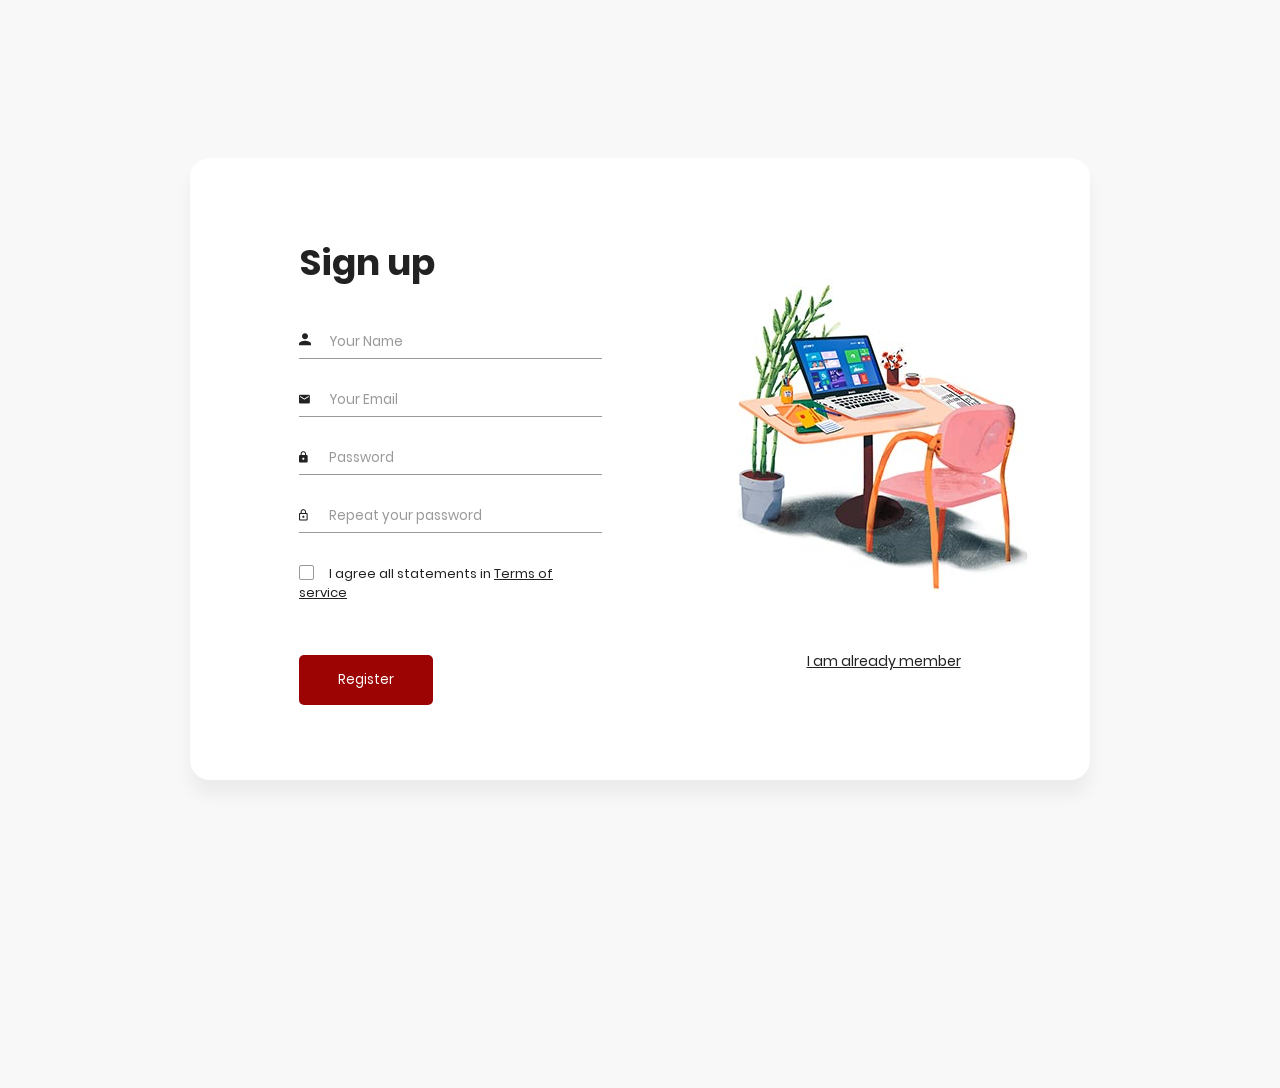
==== commit 80ebc7bc: "new" ====
--- a/colorlib-regform-7/colorlib-regform-7/index.html
+++ b/colorlib-regform-7/colorlib-regform-7/index.html
@@ -17,7 +17,7 @@
     <div class="main">
 
         <!-- Sign up form -->
-        <section class="signup">
+        <section class="signup" id="signup">
             <div class="container">
                 <div class="signup-content">
                     <div class="signup-form">
@@ -50,48 +50,7 @@
                     </div>
                     <div class="signup-image">
                         <figure><img src="images/signup-image.jpg" alt="sing up image"></figure>
-                        <a href="#" class="signup-image-link">I am already member</a>
-                    </div>
-                </div>
-            </div>
-        </section>
-
-        <!-- Sing in  Form -->
-        <section class="sign-in">
-            <div class="container">
-                <div class="signin-content">
-                    <div class="signin-image">
-                        <figure><img src="images/signin-image.jpg" alt="sing up image"></figure>
-                        <a href="#" class="signup-image-link">Create an account</a>
-                    </div>
-
-                    <div class="signin-form">
-                        <h2 class="form-title">Sign in</h2>
-                        <form method="POST" class="register-form" id="login-form">
-                            <div class="form-group">
-                                <label for="your_name"><i class="zmdi zmdi-account material-icons-name"></i></label>
-                                <input type="text" name="your_name" id="your_name" placeholder="Your Name"/>
-                            </div>
-                            <div class="form-group">
-                                <label for="your_pass"><i class="zmdi zmdi-lock"></i></label>
-                                <input type="password" name="your_pass" id="your_pass" placeholder="Password"/>
-                            </div>
-                            <div class="form-group">
-                                <input type="checkbox" name="remember-me" id="remember-me" class="agree-term" />
-                                <label for="remember-me" class="label-agree-term"><span><span></span></span>Remember me</label>
-                            </div>
-                            <div class="form-group form-button">
-                                <input type="submit" name="signin" id="signin" class="form-submit" value="Log in"/>
-                            </div>
-                        </form>
-                        <!-- <div class="social-login">
-                            <span class="social-label">Or login with</span>
-                            <ul class="socials">
-                                <li><a href="#"><i class="display-flex-center zmdi zmdi-facebook"></i></a></li>
-                                <li><a href="#"><i class="display-flex-center zmdi zmdi-twitter"></i></a></li>
-                                <li><a href="#"><i class="display-flex-center zmdi zmdi-google"></i></a></li>
-                            </ul>
-                        </div> -->
+                        <a href="index-2.html" class="signup-image-link">I am already member</a>
                     </div>
                 </div>
             </div>
--- a/colorlib-regform-7/colorlib-regform-7/css/style.css
+++ b/colorlib-regform-7/colorlib-regform-7/css/style.css
@@ -1,7 +1,14 @@
+/* Scroll behavior */
+body {
+  scroll-behavior: smooth;
+}
+
 /* @extend display-flex; */
 display-flex, .display-flex, .display-flex-center, .signup-content, .signin-content, .social-login, .socials {
   display: flex;
   display: -webkit-flex; }
+
+
 
 /* @extend list-type-ulli; */
 list-type-ulli, .socials {
